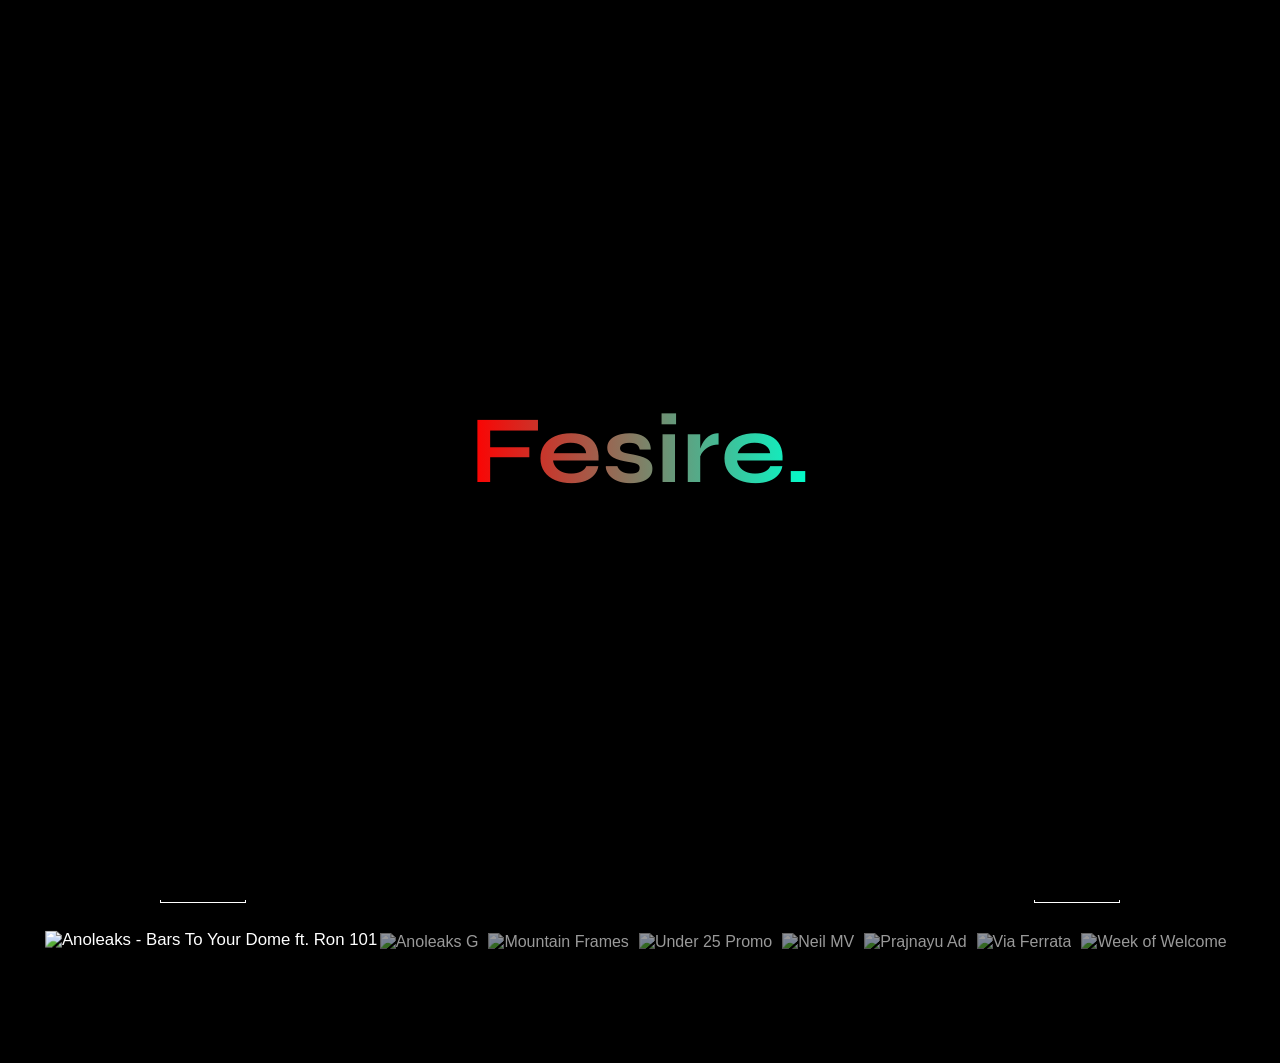
==== index.html @ 4c7fd0e4 "Thumb" ====
<!DOCTYPE html>
<html lang="en">
<head>
  <meta charset="UTF-8" />
  <meta name="viewport" content="width=device-width, initial-scale=1.0" />
  <title>Fesire.</title>
  <link rel="preconnect" href="https://fonts.googleapis.com">
  <link rel="preconnect" href="https://fonts.gstatic.com" crossorigin>
  <link href="https://fonts.googleapis.com/css2?family=Etna&family=Staatliches&family=Syne&family=Bungee&family=Orbitron&family=Rubik+Glitch&display=swap" rel="stylesheet">
  <style>
    :root {
      --bg-color: #000;
      --text-color: #fff;
    }

    body.light-mode {
      --bg-color: #fff;
      --text-color: #000;
    }

    body {
      margin: 0;
      padding: 0;
      background-color: var(--bg-color);
      color: var(--text-color);
      font-family: sans-serif;
      transition: background-color 0.5s, color 0.5s;
    }

    .loader {
      position: fixed;
      top: 0;
      left: 0;
      height: 100vh;
      width: 100vw;
      background-color: var(--bg-color);
      display: flex;
      align-items: center;
      justify-content: center;
      z-index: 1000;
    }

    .loader h1 {
      font-size: 6rem;
      background: linear-gradient(90deg, #ff0000, #00ffcc, #0099ff, #ff00ff);
      background-size: 300% 300%;
      -webkit-background-clip: text;
      -webkit-text-fill-color: transparent;
      animation: hueGradient 5s infinite linear;
      transition: font-family 1s ease-in-out;
    }

    @keyframes hueGradient {
      0% { background-position: 0% 50%; }
      50% { background-position: 100% 50%; }
      100% { background-position: 0% 50%; }
    }

    main {
      padding: 60px 30px 30px;
      max-width: 1200px;
      margin: 0 auto;
    }

    .intro {
      margin-top: 20px;
      text-align: center;
    }

    .intro h1 {
      font-family: 'Etna', sans-serif;
      font-size: 4rem;
      margin: 0;
    }

    .intro p {
      font-size: 1rem;
      letter-spacing: 2px;
    }

    nav {
      position: absolute;
      top: 20px;
      right: 30px;
      display: flex;
      gap: 20px;
      align-items: center;
    }

    nav a {
      color: var(--text-color);
      text-decoration: none;
      font-size: 0.9rem;
      text-transform: uppercase;
      transition: color 0.3s;
      position: relative;
    }

    nav a:hover {
      opacity: 0.6;
    }

    .toggle {
      position: absolute;
      top: 20px;
      left: 30px;
      background: none;
      border: 1px solid var(--text-color);
      color: var(--text-color);
      padding: 5px 10px;
      cursor: pointer;
      font-size: 0.8rem;
      text-transform: uppercase;
      transition: all 0.3s;
    }

    .toggle:hover {
      background-color: var(--text-color);
      color: var(--bg-color);
    }

    .dropdown {
      position: relative;
      display: inline-block;
    }

    .dropdown-content {
      display: none;
      position: absolute;
      top: 30px;
      right: 0;
      background-color: #111;
      min-width: 200px;
      border-radius: 10px;
      box-shadow: 0 8px 16px rgba(0,0,0,0.3);
      z-index: 999;
      padding: 10px 0;
    }

    .dropdown:hover .dropdown-content {
      display: block;
    }

    .dropdown-content a {
      color: #fff;
      padding: 10px 20px;
      display: block;
      text-decoration: none;
      font-size: 0.85rem;
      transition: background 0.2s;
    }

    .dropdown-content a:hover {
      background-color: rgba(255, 255, 255, 0.1);
    }

    .gallery {
      display: flex;
      flex-direction: column;
      align-items: center;
      margin-top: 80px;
    }

    .main-video {
      width: 80vw;
      max-width: 960px;
      height: 45vw;
      max-height: 540px;
      position: relative;
    }

    .main-video iframe {
      width: 100%;
      height: 100%;
    }

    .nav-arrows {
      display: flex;
      justify-content: space-between;
      width: 80vw;
      max-width: 960px;
      margin: 20px 0;
    }

    .nav-arrows button {
      background: none;
      border: 1px solid var(--text-color);
      color: var(--text-color);
      padding: 10px 20px;
      cursor: pointer;
      transition: all 0.3s;
    }

    .nav-arrows button:hover {
      background-color: var(--text-color);
      color: var(--bg-color);
    }

    .thumbnail-list {
      display: flex;
      gap: 10px;
      overflow-x: auto;
      padding: 10px;
      max-width: 100vw;
      box-sizing: border-box;
    }

    .thumbnail-list img {
      height: 90px;
      cursor: pointer;
      opacity: 0.6;
      transition: transform 0.3s, opacity 0.3s;
      flex-shrink: 0;
    }

    .thumbnail-list img.active,
    .thumbnail-list img:hover {
      transform: scale(1.05);
      opacity: 1;
    }

    .caption {
      margin-top: 20px;
      font-size: 1rem;
      text-align: center;
      letter-spacing: 1px;
    }

    @media (max-width: 600px) {
      .main-video {
        width: 100vw;
        height: 56.25vw;
      }
      .nav-arrows {
        width: 100vw;
        padding: 0 10px;
        box-sizing: border-box;
      }
    }
    .contact-popup {
  position: fixed;
  top: 50%;
  left: 50%;
  transform: translate(-50%, -50%) scale(0);
  background: var(--bg-color);
  color: var(--text-color);
  padding: 30px;
  border: 1px solid var(--text-color);
  border-radius: 10px;
  z-index: 1001;
  transition: transform 0.3s ease;
  width: 80%;
  max-width: 400px;
  text-align: center;
}

.contact-popup.active {
  transform: translate(-50%, -50%) scale(1);
}

.contact-popup .popup-content a {
  color: var(--text-color);
  text-decoration: underline;
}

.contact-popup button {
  margin-top: 20px;
  padding: 8px 20px;
  background: none;
  border: 1px solid var(--text-color);
  color: var(--text-color);
  cursor: pointer;
  transition: all 0.3s;
}

.contact-popup button:hover {
  background-color: var(--text-color);
  color: var(--bg-color);
}

.overlay {
  position: fixed;
  top: 0;
  left: 0;
  width: 100vw;
  height: 100vh;
  background: rgba(0,0,0,0.4);
  backdrop-filter: blur(5px);
  z-index: 1000;
  display: none;
}
.overlay.active {
  display: block;
}
  </style>
</head>
<body>
  <div class="loader">
    <h1 id="loaderText">Fesire.</h1>
  </div>

  <button class="toggle" onclick="toggleMode()">Toggle</button>
  <nav>
    <div class="dropdown">
      <a href="#">Work</a>
      <div class="dropdown-content" id="workList"></div>
    </div>
    <a href="#">About</a>
    <a href="#" onclick="openContact()">Contact</a>
  </nav>

  <main>
    <div class="intro">
      <h1>Fesire.</h1>
      <p>Sarathchandran P</p>
    </div>

    <div class="contact-popup" id="contactPopup">
      <div class="popup-content">
        <h2>Contact Me</h2>
        <p>📞 Phone: <a href="tel:+919496819579">+91 94968 19579</a></p>
        <p>✉️ Email: <a href="mailto:fesirec@gmail.com">fesirec@gmail.com</a></p>
        <button onclick="closeContact()">Close</button>
      </div>
    </div>
    <div class="overlay" id="overlay"></div>    
    
    <section class="gallery">
      <div class="main-video">
        <iframe id="mainPlayer" src="https://youtu.be/xXQob8BFkR0" frameborder="0" allowfullscreen allow="autoplay"></iframe>
      </div>
      <div class="caption" id="videoCaption">Anoleaks - Bars To Your Dome ft. Ron 101</div>
      <div class="nav-arrows">
        <button onclick="prevVideo()">← Prev</button>
        <button onclick="nextVideo()">Next →</button>
      </div>
      <div class="thumbnail-list" id="thumbnails"></div>
    </section>
  </main>

  <script>
      function toggleMode() {
      document.body.classList.toggle('light-mode');
    }

    function openContact() {
  document.getElementById('contactPopup').classList.add('active');
  document.getElementById('overlay').classList.add('active');
}
function closeContact() {
  document.getElementById('contactPopup').classList.remove('active');
  document.getElementById('overlay').classList.remove('active');
}

    window.addEventListener('load', () => {
      setTimeout(() => {
        document.querySelector('.loader').style.display = 'none';
      }, 3000);

      const fonts = [
        'Marion',
        'Syne',
        'Orbitron',
        'Etna'
      ];
      let fontIndex = 0;
      const loaderText = document.getElementById('loaderText');
      loaderText.style.transition = 'font-family 1s ease-in-out';

      setInterval(() => {
        loaderText.style.fontFamily = `${fonts[fontIndex]}, sans-serif`;
        fontIndex = (fontIndex + 1) % fonts.length;
      }, 200);
    });

    const videos = [
      { id: 'xXQob8BFkR0', title: 'Anoleaks - Bars To Your Dome ft. Ron 101' },
      { id: 'FnhjGa4giU0', title: 'Anoleaks G' },
      { id: 'q1HzS-V3FCU', title: 'Mountain Frames' },
      { id: 'mobVSFwHxbI', title: 'Under 25 Promo' },
      { id: 'elkZaatn_ys', title: 'Neil MV' },
      { id: 'Aw4zJsUem2Y', title: 'Prajnayu Ad' },
      { id: 'p7Hm20_0NmI', title: 'Via Ferrata' },
      { id: 'fhl__eMfsJs', title: 'Week of Welcome' }
    ];

    let current = 0;
    const mainPlayer = document.getElementById('mainPlayer');
    const thumbnailList = document.getElementById('thumbnails');
    const videoCaption = document.getElementById('videoCaption');
    const workList = document.getElementById('workList');

    function updateVideo(index) {
      current = index;
      const video = videos[index];
      mainPlayer.src = `https://www.youtube.com/embed/${video.id}?autoplay=1`;
      videoCaption.textContent = video.title;
      Array.from(thumbnailList.children).forEach((img, i) => {
        img.classList.toggle('active', i === index);
      });
    }

    function prevVideo() {
      const newIndex = (current - 1 + videos.length) % videos.length;
      updateVideo(newIndex);
    }

    function nextVideo() {
      const newIndex = (current + 1) % videos.length;
      updateVideo(newIndex);
    }

videos.forEach((video, index) => {
  // Thumbnails
  const img = document.createElement('img');
  img.src = `https://img.youtube.com/vi/${video.id}/hqdefault.jpg`;
  img.alt = video.title;
  img.onclick = () => updateVideo(index);
  if (index === current) img.classList.add('active');
  thumbnailList.appendChild(img);

  // Work dropdown
  const item = document.createElement('a');
  item.href = `https://www.youtube.com/watch?v=${video.id}`;
  item.textContent = video.title;
  item.target = "_blank";
  workList.appendChild(item);
});
  </script>
</body>
</html>
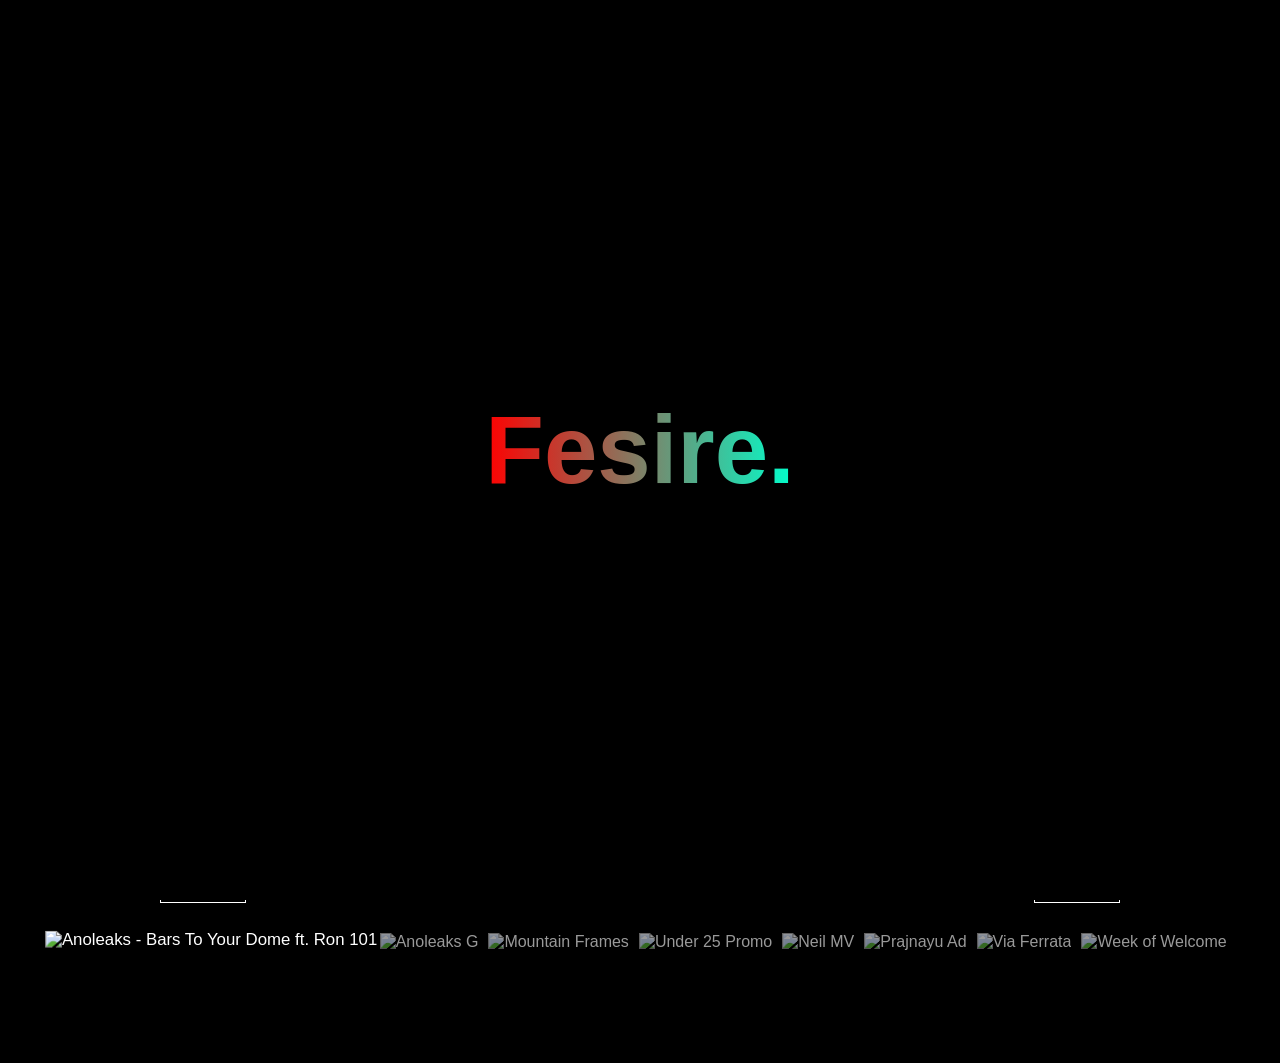
==== commit 7a3ab867: "Thumb" ====
--- a/index.html
+++ b/index.html
@@ -413,7 +413,7 @@
 videos.forEach((video, index) => {
   // Thumbnails
   const img = document.createElement('img');
-  img.src = `https://img.youtube.com/vi/${video.id}/hqdefault.jpg`;
+  img.src = `https://img.youtube.com/vi/${video.id}/maxresdefault.jpg`;
   img.alt = video.title;
   img.onclick = () => updateVideo(index);
   if (index === current) img.classList.add('active');
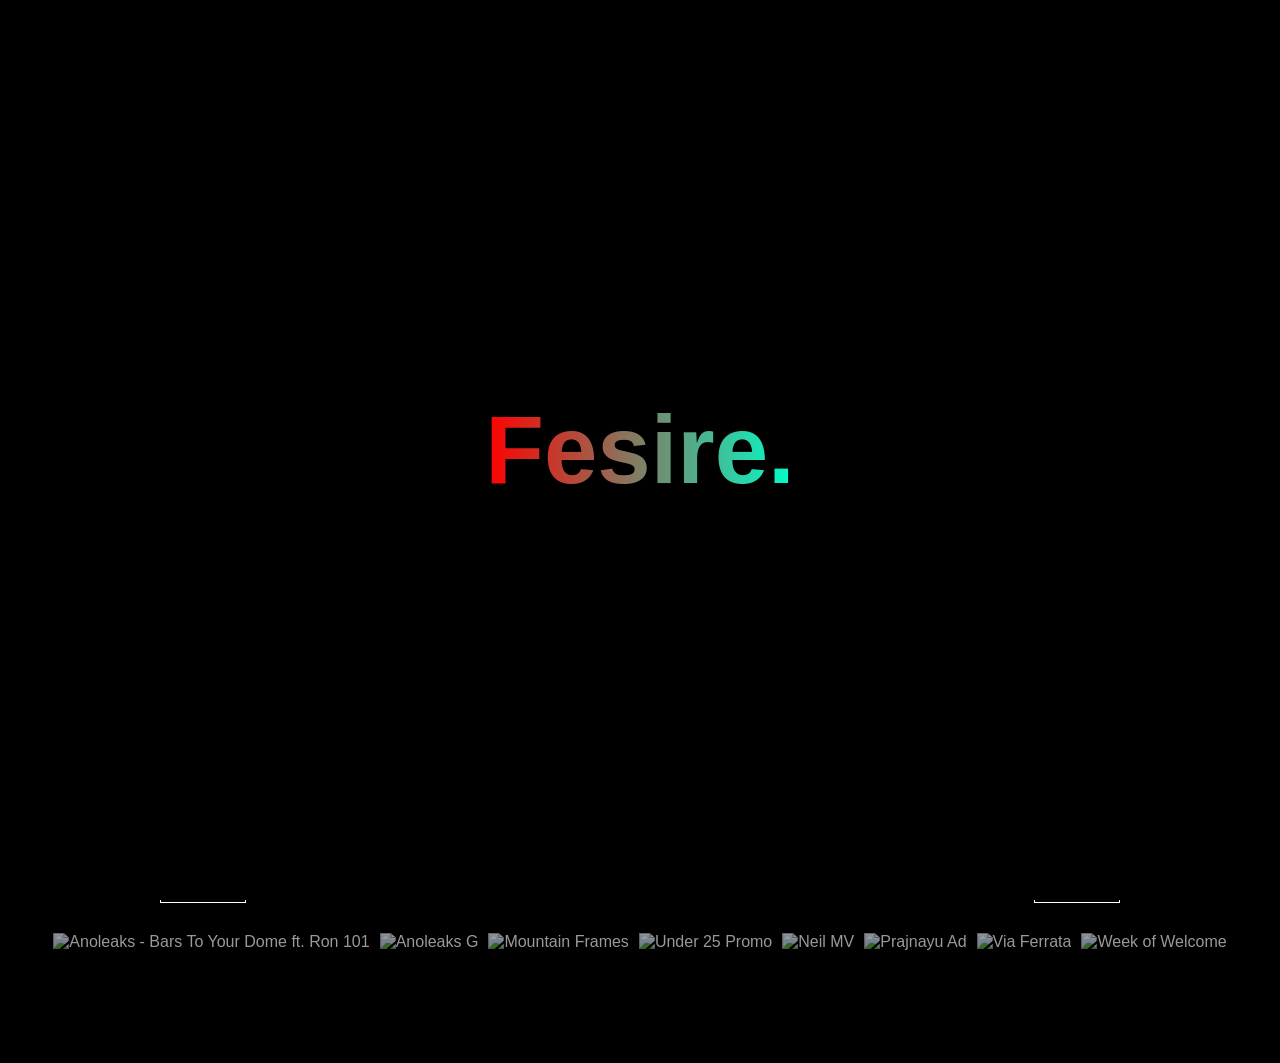
==== commit 2f750571: "Updated" ====
--- a/index.html
+++ b/index.html
@@ -237,61 +237,63 @@
         box-sizing: border-box;
       }
     }
+
     .contact-popup {
-  position: fixed;
-  top: 50%;
-  left: 50%;
-  transform: translate(-50%, -50%) scale(0);
-  background: var(--bg-color);
-  color: var(--text-color);
-  padding: 30px;
-  border: 1px solid var(--text-color);
-  border-radius: 10px;
-  z-index: 1001;
-  transition: transform 0.3s ease;
-  width: 80%;
-  max-width: 400px;
-  text-align: center;
-}
-
-.contact-popup.active {
-  transform: translate(-50%, -50%) scale(1);
-}
-
-.contact-popup .popup-content a {
-  color: var(--text-color);
-  text-decoration: underline;
-}
-
-.contact-popup button {
-  margin-top: 20px;
-  padding: 8px 20px;
-  background: none;
-  border: 1px solid var(--text-color);
-  color: var(--text-color);
-  cursor: pointer;
-  transition: all 0.3s;
-}
-
-.contact-popup button:hover {
-  background-color: var(--text-color);
-  color: var(--bg-color);
-}
-
-.overlay {
-  position: fixed;
-  top: 0;
-  left: 0;
-  width: 100vw;
-  height: 100vh;
-  background: rgba(0,0,0,0.4);
-  backdrop-filter: blur(5px);
-  z-index: 1000;
-  display: none;
-}
-.overlay.active {
-  display: block;
-}
+      position: fixed;
+      top: 50%;
+      left: 50%;
+      transform: translate(-50%, -50%) scale(0);
+      background: var(--bg-color);
+      color: var(--text-color);
+      padding: 30px;
+      border: 1px solid var(--text-color);
+      border-radius: 10px;
+      z-index: 1001;
+      transition: transform 0.3s ease;
+      width: 80%;
+      max-width: 400px;
+      text-align: center;
+    }
+
+    .contact-popup.active {
+      transform: translate(-50%, -50%) scale(1);
+    }
+
+    .contact-popup .popup-content a {
+      color: var(--text-color);
+      text-decoration: underline;
+    }
+
+    .contact-popup button {
+      margin-top: 20px;
+      padding: 8px 20px;
+      background: none;
+      border: 1px solid var(--text-color);
+      color: var(--text-color);
+      cursor: pointer;
+      transition: all 0.3s;
+    }
+
+    .contact-popup button:hover {
+      background-color: var(--text-color);
+      color: var(--bg-color);
+    }
+
+    .overlay {
+      position: fixed;
+      top: 0;
+      left: 0;
+      width: 100vw;
+      height: 100vh;
+      background: rgba(0,0,0,0.4);
+      backdrop-filter: blur(5px);
+      z-index: 1000;
+      display: none;
+    }
+
+    .overlay.active {
+      display: block;
+    }
   </style>
 </head>
 <body>
@@ -327,7 +329,7 @@
     
     <section class="gallery">
       <div class="main-video">
-        <iframe id="mainPlayer" src="https://youtu.be/xXQob8BFkR0" frameborder="0" allowfullscreen allow="autoplay"></iframe>
+        <iframe id="mainPlayer" src="https://www.youtube.com/embed/xXQob8BFkR0?autoplay=1&mute=1" frameborder="0" allowfullscreen allow="autoplay"></iframe>
       </div>
       <div class="caption" id="videoCaption">Anoleaks - Bars To Your Dome ft. Ron 101</div>
       <div class="nav-arrows">
@@ -339,18 +341,19 @@
   </main>
 
   <script>
-      function toggleMode() {
+    function toggleMode() {
       document.body.classList.toggle('light-mode');
     }
 
     function openContact() {
-  document.getElementById('contactPopup').classList.add('active');
-  document.getElementById('overlay').classList.add('active');
-}
-function closeContact() {
-  document.getElementById('contactPopup').classList.remove('active');
-  document.getElementById('overlay').classList.remove('active');
-}
+      document.getElementById('contactPopup').classList.add('active');
+      document.getElementById('overlay').classList.add('active');
+    }
+
+    function closeContact() {
+      document.getElementById('contactPopup').classList.remove('active');
+      document.getElementById('overlay').classList.remove('active');
+    }
 
     window.addEventListener('load', () => {
       setTimeout(() => {
@@ -375,7 +378,7 @@
 
     const videos = [
       { id: 'xXQob8BFkR0', title: 'Anoleaks - Bars To Your Dome ft. Ron 101' },
-      { id: 'FnhjGa4giU0', title: 'Anoleaks G' },
+      {  id: 'FnhjGa4giU0', title: 'Anoleaks G' },
       { id: 'q1HzS-V3FCU', title: 'Mountain Frames' },
       { id: 'mobVSFwHxbI', title: 'Under 25 Promo' },
       { id: 'elkZaatn_ys', title: 'Neil MV' },
@@ -384,48 +387,39 @@
       { id: 'fhl__eMfsJs', title: 'Week of Welcome' }
     ];
 
-    let current = 0;
+    let currentVideoIndex = 0;
+
     const mainPlayer = document.getElementById('mainPlayer');
-    const thumbnailList = document.getElementById('thumbnails');
     const videoCaption = document.getElementById('videoCaption');
-    const workList = document.getElementById('workList');
-
-    function updateVideo(index) {
-      current = index;
+    const thumbnailsContainer = document.getElementById('thumbnails');
+    
+    function loadVideo(index) {
       const video = videos[index];
-      mainPlayer.src = `https://www.youtube.com/embed/${video.id}?autoplay=1`;
+      mainPlayer.src = `https://www.youtube.com/embed/${video.id}?autoplay=1&mute=1`;
       videoCaption.textContent = video.title;
-      Array.from(thumbnailList.children).forEach((img, i) => {
-        img.classList.toggle('active', i === index);
+    }
+
+    function createThumbnails() {
+      videos.forEach((video, index) => {
+        const img = document.createElement('img');
+        img.src = `https://img.youtube.com/vi/${video.id}/hqdefault.jpg`;
+        img.alt = video.title;
+        img.addEventListener('click', () => loadVideo(index));
+        thumbnailsContainer.appendChild(img);
       });
     }
 
     function prevVideo() {
-      const newIndex = (current - 1 + videos.length) % videos.length;
-      updateVideo(newIndex);
+      currentVideoIndex = (currentVideoIndex - 1 + videos.length) % videos.length;
+      loadVideo(currentVideoIndex);
     }
 
     function nextVideo() {
-      const newIndex = (current + 1) % videos.length;
-      updateVideo(newIndex);
-    }
-
-videos.forEach((video, index) => {
-  // Thumbnails
-  const img = document.createElement('img');
-  img.src = `https://img.youtube.com/vi/${video.id}/maxresdefault.jpg`;
-  img.alt = video.title;
-  img.onclick = () => updateVideo(index);
-  if (index === current) img.classList.add('active');
-  thumbnailList.appendChild(img);
-
-  // Work dropdown
-  const item = document.createElement('a');
-  item.href = `https://www.youtube.com/watch?v=${video.id}`;
-  item.textContent = video.title;
-  item.target = "_blank";
-  workList.appendChild(item);
-});
+      currentVideoIndex = (currentVideoIndex + 1) % videos.length;
+      loadVideo(currentVideoIndex);
+    }
+
+    createThumbnails();
   </script>
 </body>
-</html>+</html>
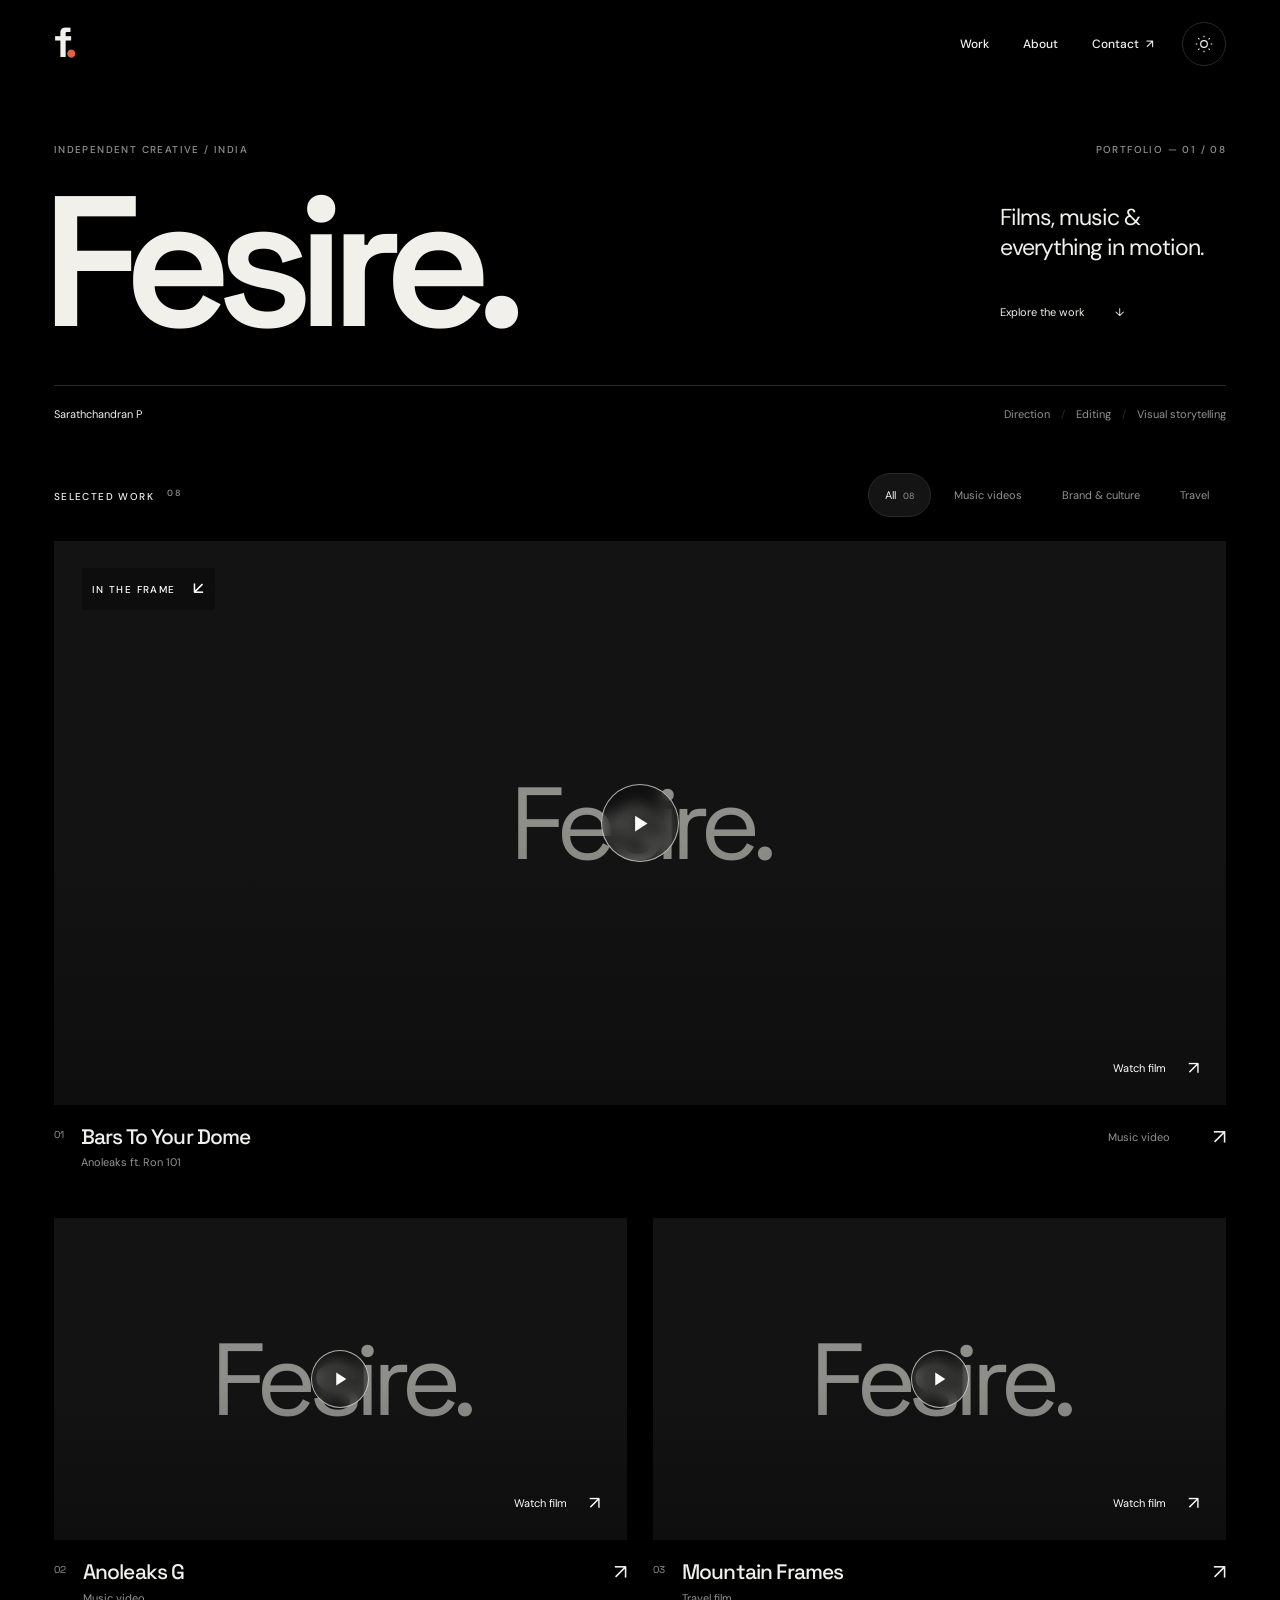
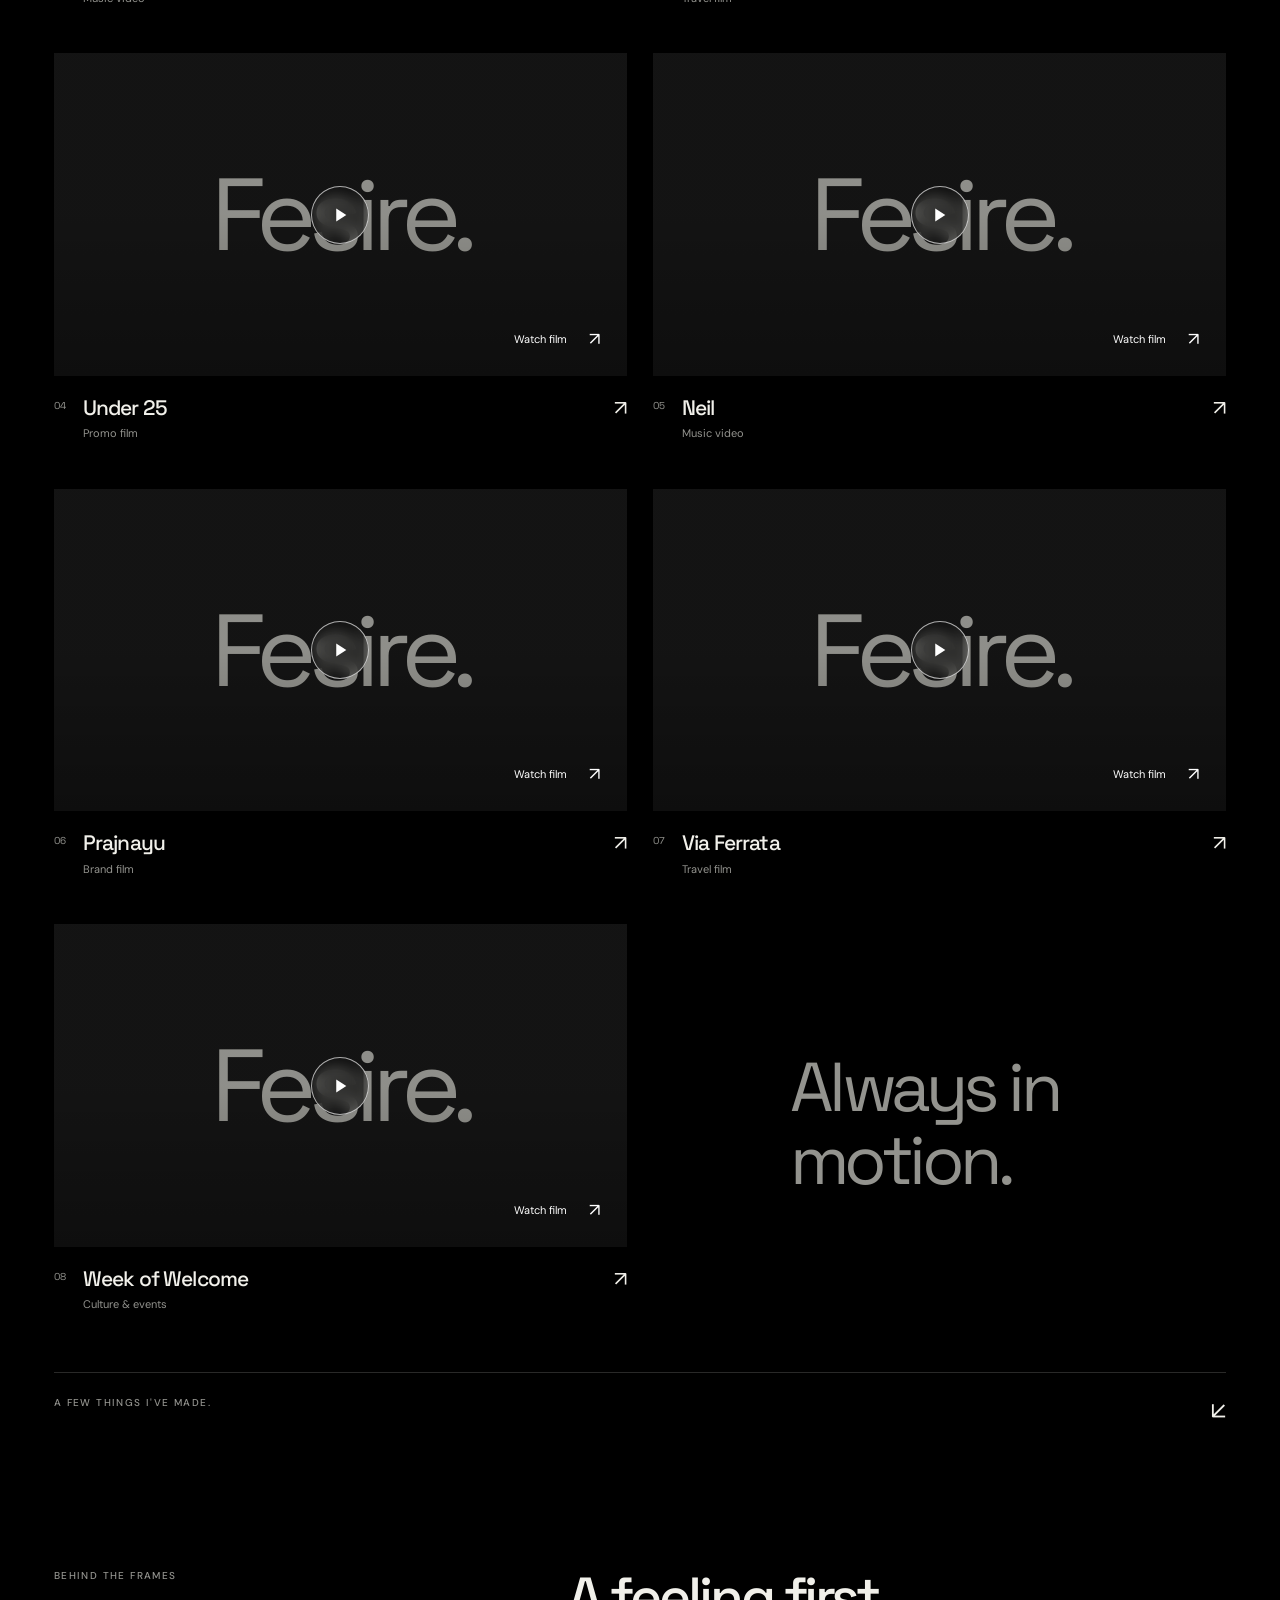
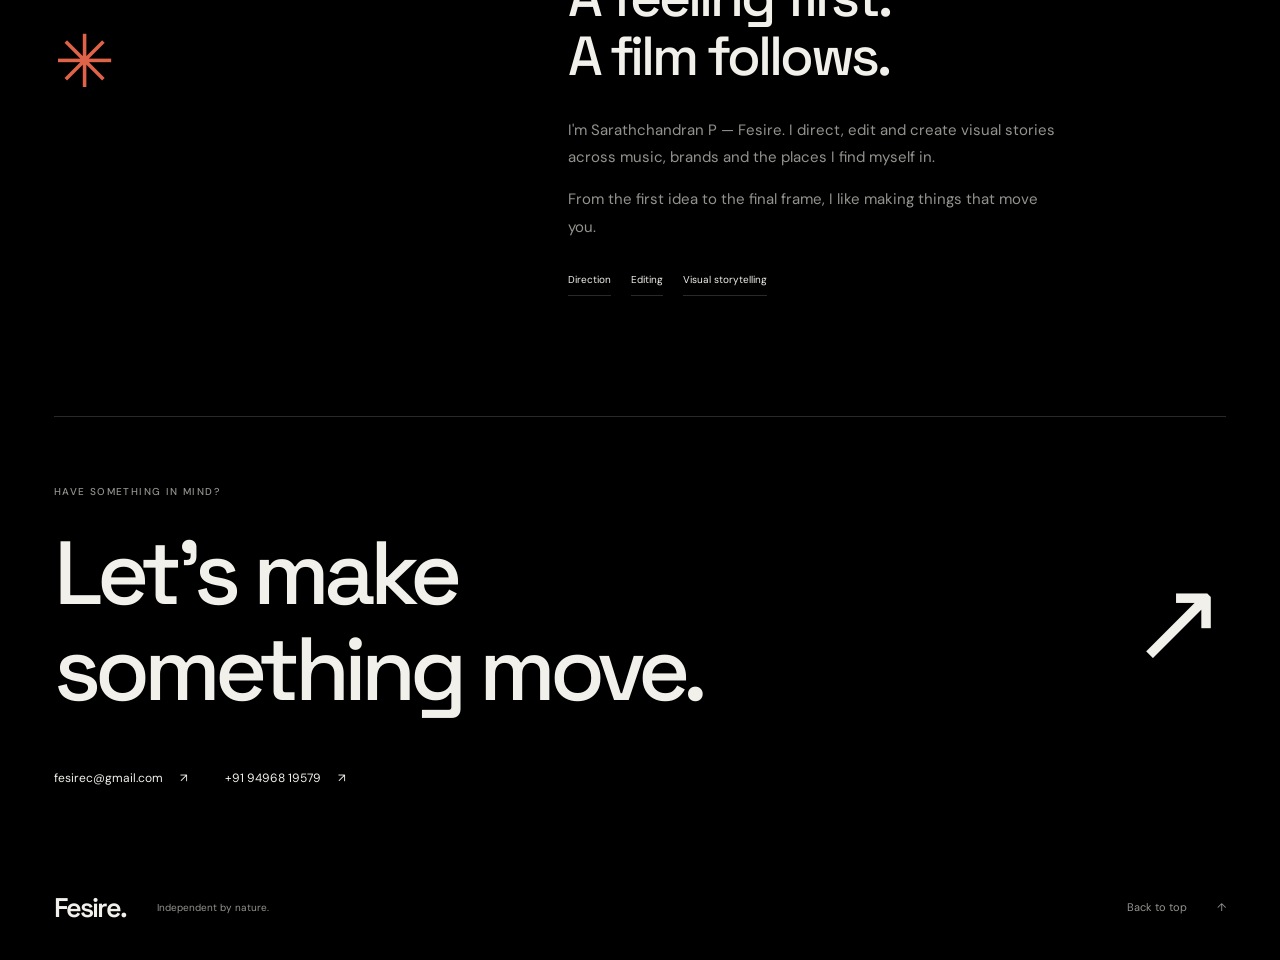
==== commit ef842179: "Redesign Fesire portfolio for mobile-first film browsing" ====
--- a/index.html
+++ b/index.html
@@ -1,425 +1,70 @@
-<!DOCTYPE html>
-<html lang="en">
+<!doctype html>
+<html lang="en" data-theme="dark">
 <head>
-  <meta charset="UTF-8" />
-  <meta name="viewport" content="width=device-width, initial-scale=1.0" />
-  <title>Fesire.</title>
-  <link rel="preconnect" href="https://fonts.googleapis.com">
-  <link rel="preconnect" href="https://fonts.gstatic.com" crossorigin>
-  <link href="https://fonts.googleapis.com/css2?family=Etna&family=Staatliches&family=Syne&family=Bungee&family=Orbitron&family=Rubik+Glitch&display=swap" rel="stylesheet">
-  <style>
-    :root {
-      --bg-color: #000;
-      --text-color: #fff;
-    }
-
-    body.light-mode {
-      --bg-color: #fff;
-      --text-color: #000;
-    }
-
-    body {
-      margin: 0;
-      padding: 0;
-      background-color: var(--bg-color);
-      color: var(--text-color);
-      font-family: sans-serif;
-      transition: background-color 0.5s, color 0.5s;
-    }
-
-    .loader {
-      position: fixed;
-      top: 0;
-      left: 0;
-      height: 100vh;
-      width: 100vw;
-      background-color: var(--bg-color);
-      display: flex;
-      align-items: center;
-      justify-content: center;
-      z-index: 1000;
-    }
-
-    .loader h1 {
-      font-size: 6rem;
-      background: linear-gradient(90deg, #ff0000, #00ffcc, #0099ff, #ff00ff);
-      background-size: 300% 300%;
-      -webkit-background-clip: text;
-      -webkit-text-fill-color: transparent;
-      animation: hueGradient 5s infinite linear;
-      transition: font-family 1s ease-in-out;
-    }
-
-    @keyframes hueGradient {
-      0% { background-position: 0% 50%; }
-      50% { background-position: 100% 50%; }
-      100% { background-position: 0% 50%; }
-    }
-
-    main {
-      padding: 60px 30px 30px;
-      max-width: 1200px;
-      margin: 0 auto;
-    }
-
-    .intro {
-      margin-top: 20px;
-      text-align: center;
-    }
-
-    .intro h1 {
-      font-family: 'Etna', sans-serif;
-      font-size: 4rem;
-      margin: 0;
-    }
-
-    .intro p {
-      font-size: 1rem;
-      letter-spacing: 2px;
-    }
-
-    nav {
-      position: absolute;
-      top: 20px;
-      right: 30px;
-      display: flex;
-      gap: 20px;
-      align-items: center;
-    }
-
-    nav a {
-      color: var(--text-color);
-      text-decoration: none;
-      font-size: 0.9rem;
-      text-transform: uppercase;
-      transition: color 0.3s;
-      position: relative;
-    }
-
-    nav a:hover {
-      opacity: 0.6;
-    }
-
-    .toggle {
-      position: absolute;
-      top: 20px;
-      left: 30px;
-      background: none;
-      border: 1px solid var(--text-color);
-      color: var(--text-color);
-      padding: 5px 10px;
-      cursor: pointer;
-      font-size: 0.8rem;
-      text-transform: uppercase;
-      transition: all 0.3s;
-    }
-
-    .toggle:hover {
-      background-color: var(--text-color);
-      color: var(--bg-color);
-    }
-
-    .dropdown {
-      position: relative;
-      display: inline-block;
-    }
-
-    .dropdown-content {
-      display: none;
-      position: absolute;
-      top: 30px;
-      right: 0;
-      background-color: #111;
-      min-width: 200px;
-      border-radius: 10px;
-      box-shadow: 0 8px 16px rgba(0,0,0,0.3);
-      z-index: 999;
-      padding: 10px 0;
-    }
-
-    .dropdown:hover .dropdown-content {
-      display: block;
-    }
-
-    .dropdown-content a {
-      color: #fff;
-      padding: 10px 20px;
-      display: block;
-      text-decoration: none;
-      font-size: 0.85rem;
-      transition: background 0.2s;
-    }
-
-    .dropdown-content a:hover {
-      background-color: rgba(255, 255, 255, 0.1);
-    }
-
-    .gallery {
-      display: flex;
-      flex-direction: column;
-      align-items: center;
-      margin-top: 80px;
-    }
-
-    .main-video {
-      width: 80vw;
-      max-width: 960px;
-      height: 45vw;
-      max-height: 540px;
-      position: relative;
-    }
-
-    .main-video iframe {
-      width: 100%;
-      height: 100%;
-    }
-
-    .nav-arrows {
-      display: flex;
-      justify-content: space-between;
-      width: 80vw;
-      max-width: 960px;
-      margin: 20px 0;
-    }
-
-    .nav-arrows button {
-      background: none;
-      border: 1px solid var(--text-color);
-      color: var(--text-color);
-      padding: 10px 20px;
-      cursor: pointer;
-      transition: all 0.3s;
-    }
-
-    .nav-arrows button:hover {
-      background-color: var(--text-color);
-      color: var(--bg-color);
-    }
-
-    .thumbnail-list {
-      display: flex;
-      gap: 10px;
-      overflow-x: auto;
-      padding: 10px;
-      max-width: 100vw;
-      box-sizing: border-box;
-    }
-
-    .thumbnail-list img {
-      height: 90px;
-      cursor: pointer;
-      opacity: 0.6;
-      transition: transform 0.3s, opacity 0.3s;
-      flex-shrink: 0;
-    }
-
-    .thumbnail-list img.active,
-    .thumbnail-list img:hover {
-      transform: scale(1.05);
-      opacity: 1;
-    }
-
-    .caption {
-      margin-top: 20px;
-      font-size: 1rem;
-      text-align: center;
-      letter-spacing: 1px;
-    }
-
-    @media (max-width: 600px) {
-      .main-video {
-        width: 100vw;
-        height: 56.25vw;
-      }
-      .nav-arrows {
-        width: 100vw;
-        padding: 0 10px;
-        box-sizing: border-box;
-      }
-    }
-
-    .contact-popup {
-      position: fixed;
-      top: 50%;
-      left: 50%;
-      transform: translate(-50%, -50%) scale(0);
-      background: var(--bg-color);
-      color: var(--text-color);
-      padding: 30px;
-      border: 1px solid var(--text-color);
-      border-radius: 10px;
-      z-index: 1001;
-      transition: transform 0.3s ease;
-      width: 80%;
-      max-width: 400px;
-      text-align: center;
-    }
-
-    .contact-popup.active {
-      transform: translate(-50%, -50%) scale(1);
-    }
-
-    .contact-popup .popup-content a {
-      color: var(--text-color);
-      text-decoration: underline;
-    }
-
-    .contact-popup button {
-      margin-top: 20px;
-      padding: 8px 20px;
-      background: none;
-      border: 1px solid var(--text-color);
-      color: var(--text-color);
-      cursor: pointer;
-      transition: all 0.3s;
-    }
-
-    .contact-popup button:hover {
-      background-color: var(--text-color);
-      color: var(--bg-color);
-    }
-
-    .overlay {
-      position: fixed;
-      top: 0;
-      left: 0;
-      width: 100vw;
-      height: 100vh;
-      background: rgba(0,0,0,0.4);
-      backdrop-filter: blur(5px);
-      z-index: 1000;
-      display: none;
-    }
-
-    .overlay.active {
-      display: block;
-    }
-  </style>
+<meta charset="utf-8"><meta name="viewport" content="width=device-width, initial-scale=1">
+<meta name="theme-color" content="#000000">
+<meta name="description" content="Selected films, music videos and visual stories by Fesire — Sarathchandran P. Director and editor based in India.">
+<meta property="og:title" content="Fesire. — Films & visual stories"><meta property="og:description" content="A selection of music videos, brand films and journeys. The work of Sarathchandran P."><meta property="og:type" content="website"><meta property="og:url" content="https://fesire.github.io/"><meta property="og:image" content="https://img.youtube.com/vi/xXQob8BFkR0/hqdefault.jpg">
+<title>Fesire. — Films & visual stories</title>
+<link rel="icon" href="favicon.svg" type="image/svg+xml">
+<link rel="preconnect" href="https://fonts.googleapis.com"><link rel="preconnect" href="https://fonts.gstatic.com" crossorigin>
+<link href="https://fonts.googleapis.com/css2?family=DM+Sans:wght@400;500;600;700&family=Space+Grotesk:wght@400;500;600;700&display=swap" rel="stylesheet">
+<script>try{if(localStorage.getItem('fesire-theme')==='light')document.documentElement.dataset.theme='light'}catch(e){}</script>
+<link rel="stylesheet" href="styles.css?v=20260925"><script src="script.js?v=20260925" defer></script>
 </head>
 <body>
-  <div class="loader">
-    <h1 id="loaderText">Fesire.</h1>
-  </div>
-
-  <button class="toggle" onclick="toggleMode()">Toggle</button>
-  <nav>
-    <div class="dropdown">
-      <a href="#">Work</a>
-      <div class="dropdown-content" id="workList"></div>
-    </div>
-    <a href="#">About</a>
-    <a href="#" onclick="openContact()">Contact</a>
-  </nav>
-
-  <main>
-    <div class="intro">
-      <h1>Fesire.</h1>
-      <p>Sarathchandran P</p>
-    </div>
-
-    <div class="contact-popup" id="contactPopup">
-      <div class="popup-content">
-        <h2>Contact Me</h2>
-        <p>📞 Phone: <a href="tel:+919496819579">+91 94968 19579</a></p>
-        <p>✉️ Email: <a href="mailto:fesirec@gmail.com">fesirec@gmail.com</a></p>
-        <button onclick="closeContact()">Close</button>
-      </div>
-    </div>
-    <div class="overlay" id="overlay"></div>    
-    
-    <section class="gallery">
-      <div class="main-video">
-        <iframe id="mainPlayer" src="https://www.youtube.com/embed/xXQob8BFkR0?autoplay=1&mute=1" frameborder="0" allowfullscreen allow="autoplay"></iframe>
-      </div>
-      <div class="caption" id="videoCaption">Anoleaks - Bars To Your Dome ft. Ron 101</div>
-      <div class="nav-arrows">
-        <button onclick="prevVideo()">← Prev</button>
-        <button onclick="nextVideo()">Next →</button>
-      </div>
-      <div class="thumbnail-list" id="thumbnails"></div>
-    </section>
-  </main>
-
-  <script>
-    function toggleMode() {
-      document.body.classList.toggle('light-mode');
-    }
-
-    function openContact() {
-      document.getElementById('contactPopup').classList.add('active');
-      document.getElementById('overlay').classList.add('active');
-    }
-
-    function closeContact() {
-      document.getElementById('contactPopup').classList.remove('active');
-      document.getElementById('overlay').classList.remove('active');
-    }
-
-    window.addEventListener('load', () => {
-      setTimeout(() => {
-        document.querySelector('.loader').style.display = 'none';
-      }, 3000);
-
-      const fonts = [
-        'Marion',
-        'Syne',
-        'Orbitron',
-        'Etna'
-      ];
-      let fontIndex = 0;
-      const loaderText = document.getElementById('loaderText');
-      loaderText.style.transition = 'font-family 1s ease-in-out';
-
-      setInterval(() => {
-        loaderText.style.fontFamily = `${fonts[fontIndex]}, sans-serif`;
-        fontIndex = (fontIndex + 1) % fonts.length;
-      }, 200);
-    });
-
-    const videos = [
-      { id: 'xXQob8BFkR0', title: 'Anoleaks - Bars To Your Dome ft. Ron 101' },
-      {  id: 'FnhjGa4giU0', title: 'Anoleaks G' },
-      { id: 'q1HzS-V3FCU', title: 'Mountain Frames' },
-      { id: 'mobVSFwHxbI', title: 'Under 25 Promo' },
-      { id: 'elkZaatn_ys', title: 'Neil MV' },
-      { id: 'Aw4zJsUem2Y', title: 'Prajnayu Ad' },
-      { id: 'p7Hm20_0NmI', title: 'Via Ferrata' },
-      { id: 'fhl__eMfsJs', title: 'Week of Welcome' }
-    ];
-
-    let currentVideoIndex = 0;
-
-    const mainPlayer = document.getElementById('mainPlayer');
-    const videoCaption = document.getElementById('videoCaption');
-    const thumbnailsContainer = document.getElementById('thumbnails');
-    
-    function loadVideo(index) {
-      const video = videos[index];
-      mainPlayer.src = `https://www.youtube.com/embed/${video.id}?autoplay=1&mute=1`;
-      videoCaption.textContent = video.title;
-    }
-
-    function createThumbnails() {
-      videos.forEach((video, index) => {
-        const img = document.createElement('img');
-        img.src = `https://img.youtube.com/vi/${video.id}/hqdefault.jpg`;
-        img.alt = video.title;
-        img.addEventListener('click', () => loadVideo(index));
-        thumbnailsContainer.appendChild(img);
-      });
-    }
-
-    function prevVideo() {
-      currentVideoIndex = (currentVideoIndex - 1 + videos.length) % videos.length;
-      loadVideo(currentVideoIndex);
-    }
-
-    function nextVideo() {
-      currentVideoIndex = (currentVideoIndex + 1) % videos.length;
-      loadVideo(currentVideoIndex);
-    }
-
-    createThumbnails();
-  </script>
-</body>
-</html>
+<a class="skip-link" href="#work">Skip to work</a>
+<header class="site-header shell">
+<a class="wordmark" href="#top" aria-label="Fesire, back to top">f<span class="brand-dot">.</span></a>
+<nav aria-label="Main navigation"><a href="#work">Work</a><a href="#about">About</a><a href="mailto:fesirec@gmail.com" data-contact>Contact <span aria-hidden="true">↗</span></a></nav>
+<button class="theme-toggle icon-button" type="button" aria-label="Switch to light theme" hidden><svg class="sun-icon" viewBox="0 0 24 24" fill="none" stroke="currentColor" stroke-width="1.4" aria-hidden="true"><circle cx="12" cy="12" r="4"/><path d="M12 2v2m0 16v2M2 12h2m16 0h2M5 5l1.5 1.5m11 11L19 19M5 19l1.5-1.5m11-11L19 5"/></svg><svg class="moon-icon" viewBox="0 0 24 24" fill="none" stroke="currentColor" stroke-width="1.4" aria-hidden="true"><path d="M20 15.5A8.5 8.5 0 0 1 8.5 4 8.5 8.5 0 1 0 20 15.5Z"/></svg></button>
+</header>
+<main id="top">
+<section class="intro shell" aria-labelledby="intro-title">
+<div class="intro-top"><p class="eyebrow">Independent creative / India</p><p class="eyebrow intro-index">Portfolio — 01 / 08</p></div>
+<div class="intro-main"><h1 id="intro-title">Fesire<span class="title-dot">.</span></h1><div class="intro-description"><p>Films, music &amp;<br>everything in motion.</p><a class="text-link" href="#work">Explore the work <span aria-hidden="true">↓</span></a></div></div>
+<div class="intro-bottom"><p>Sarathchandran P</p><p>Direction <span>/</span> Editing <span>/</span> Visual storytelling</p></div>
+</section>
+<section class="work shell" id="work" aria-labelledby="work-title">
+<div class="work-toolbar"><h2 class="eyebrow" id="work-title">Selected work <span class="work-count">08</span></h2><div class="filters" role="group" aria-label="Filter projects" hidden><button type="button" data-filter="all" aria-pressed="true">All <span>08</span></button><button type="button" data-filter="music" aria-pressed="false">Music videos</button><button type="button" data-filter="brand" aria-pressed="false">Brand &amp; culture</button><button type="button" data-filter="travel" aria-pressed="false">Travel</button></div></div>
+<p id="filter-status" class="sr-only" aria-live="polite" aria-atomic="true"></p><div class="project-grid"><article class="project project-featured" data-category="music">
+<a class="project-link" href="https://www.youtube.com/watch?v=xXQob8BFkR0" data-video="xXQob8BFkR0" data-title="Anoleaks - Bars To Your Dome ft. Ron 101" data-kind="Music video" aria-label="Watch Anoleaks - Bars To Your Dome ft. Ron 101">
+<div class="project-image"><img src="https://img.youtube.com/vi/xXQob8BFkR0/maxresdefault.jpg" data-fallback="https://img.youtube.com/vi/xXQob8BFkR0/hqdefault.jpg" fetchpriority="high" width="1280" height="720" alt=""><span class="feature-label eyebrow">In the frame <span aria-hidden="true">↙</span></span><span class="play-icon" aria-hidden="true"><svg viewBox="0 0 24 24" fill="currentColor"><path d="m9 5 11 7-11 7Z"/></svg></span><span class="watch-label">Watch film <span aria-hidden="true">↗</span></span></div>
+<div class="project-caption"><span class="project-number">01</span><div><h3>Bars To Your Dome</h3><p>Anoleaks ft. Ron 101</p></div><span class="project-type">Music video</span><span class="project-arrow" aria-hidden="true">↗</span></div></a></article>
+<article class="project " data-category="music">
+<a class="project-link" href="https://www.youtube.com/watch?v=FnhjGa4giU0" data-video="FnhjGa4giU0" data-title="Anoleaks G" data-kind="Music video" aria-label="Watch Anoleaks G">
+<div class="project-image"><img src="https://img.youtube.com/vi/FnhjGa4giU0/maxresdefault.jpg" data-fallback="https://img.youtube.com/vi/FnhjGa4giU0/hqdefault.jpg" loading="lazy" width="480" height="360" alt=""><span class="play-icon" aria-hidden="true"><svg viewBox="0 0 24 24" fill="currentColor"><path d="m9 5 11 7-11 7Z"/></svg></span><span class="watch-label">Watch film <span aria-hidden="true">↗</span></span></div>
+<div class="project-caption"><span class="project-number">02</span><div><h3>Anoleaks G</h3><p>Music video</p></div><span class="project-arrow" aria-hidden="true">↗</span></div></a></article>
+<article class="project " data-category="travel">
+<a class="project-link" href="https://www.youtube.com/watch?v=q1HzS-V3FCU" data-video="q1HzS-V3FCU" data-title="Mountain Frames" data-kind="Travel film" aria-label="Watch Mountain Frames">
+<div class="project-image"><img src="https://img.youtube.com/vi/q1HzS-V3FCU/maxresdefault.jpg" data-fallback="https://img.youtube.com/vi/q1HzS-V3FCU/hqdefault.jpg" loading="lazy" width="480" height="360" alt=""><span class="play-icon" aria-hidden="true"><svg viewBox="0 0 24 24" fill="currentColor"><path d="m9 5 11 7-11 7Z"/></svg></span><span class="watch-label">Watch film <span aria-hidden="true">↗</span></span></div>
+<div class="project-caption"><span class="project-number">03</span><div><h3>Mountain Frames</h3><p>Travel film</p></div><span class="project-arrow" aria-hidden="true">↗</span></div></a></article>
+<article class="project " data-category="brand">
+<a class="project-link" href="https://www.youtube.com/watch?v=mobVSFwHxbI" data-video="mobVSFwHxbI" data-title="Under 25 Promo" data-kind="Brand &amp; culture" aria-label="Watch Under 25 Promo">
+<div class="project-image"><img src="https://img.youtube.com/vi/mobVSFwHxbI/maxresdefault.jpg" data-fallback="https://img.youtube.com/vi/mobVSFwHxbI/hqdefault.jpg" loading="lazy" width="480" height="360" alt=""><span class="play-icon" aria-hidden="true"><svg viewBox="0 0 24 24" fill="currentColor"><path d="m9 5 11 7-11 7Z"/></svg></span><span class="watch-label">Watch film <span aria-hidden="true">↗</span></span></div>
+<div class="project-caption"><span class="project-number">04</span><div><h3>Under 25</h3><p>Promo film</p></div><span class="project-arrow" aria-hidden="true">↗</span></div></a></article>
+<article class="project " data-category="music">
+<a class="project-link" href="https://www.youtube.com/watch?v=elkZaatn_ys" data-video="elkZaatn_ys" data-title="Neil MV" data-kind="Music video" aria-label="Watch Neil MV">
+<div class="project-image"><img src="https://img.youtube.com/vi/elkZaatn_ys/maxresdefault.jpg" data-fallback="https://img.youtube.com/vi/elkZaatn_ys/hqdefault.jpg" loading="lazy" width="480" height="360" alt=""><span class="play-icon" aria-hidden="true"><svg viewBox="0 0 24 24" fill="currentColor"><path d="m9 5 11 7-11 7Z"/></svg></span><span class="watch-label">Watch film <span aria-hidden="true">↗</span></span></div>
+<div class="project-caption"><span class="project-number">05</span><div><h3>Neil</h3><p>Music video</p></div><span class="project-arrow" aria-hidden="true">↗</span></div></a></article>
+<article class="project " data-category="brand">
+<a class="project-link" href="https://www.youtube.com/watch?v=Aw4zJsUem2Y" data-video="Aw4zJsUem2Y" data-title="Prajnayu Ad" data-kind="Brand &amp; culture" aria-label="Watch Prajnayu Ad">
+<div class="project-image"><img src="https://img.youtube.com/vi/Aw4zJsUem2Y/maxresdefault.jpg" data-fallback="https://img.youtube.com/vi/Aw4zJsUem2Y/hqdefault.jpg" loading="lazy" width="480" height="360" alt=""><span class="play-icon" aria-hidden="true"><svg viewBox="0 0 24 24" fill="currentColor"><path d="m9 5 11 7-11 7Z"/></svg></span><span class="watch-label">Watch film <span aria-hidden="true">↗</span></span></div>
+<div class="project-caption"><span class="project-number">06</span><div><h3>Prajnayu</h3><p>Brand film</p></div><span class="project-arrow" aria-hidden="true">↗</span></div></a></article>
+<article class="project " data-category="travel">
+<a class="project-link" href="https://www.youtube.com/watch?v=p7Hm20_0NmI" data-video="p7Hm20_0NmI" data-title="Via Ferrata" data-kind="Travel film" aria-label="Watch Via Ferrata">
+<div class="project-image"><img src="https://img.youtube.com/vi/p7Hm20_0NmI/maxresdefault.jpg" data-fallback="https://img.youtube.com/vi/p7Hm20_0NmI/hqdefault.jpg" loading="lazy" width="480" height="360" alt=""><span class="play-icon" aria-hidden="true"><svg viewBox="0 0 24 24" fill="currentColor"><path d="m9 5 11 7-11 7Z"/></svg></span><span class="watch-label">Watch film <span aria-hidden="true">↗</span></span></div>
+<div class="project-caption"><span class="project-number">07</span><div><h3>Via Ferrata</h3><p>Travel film</p></div><span class="project-arrow" aria-hidden="true">↗</span></div></a></article>
+<article class="project " data-category="brand">
+<a class="project-link" href="https://www.youtube.com/watch?v=fhl__eMfsJs" data-video="fhl__eMfsJs" data-title="Week of Welcome" data-kind="Brand &amp; culture" aria-label="Watch Week of Welcome">
+<div class="project-image"><img src="https://img.youtube.com/vi/fhl__eMfsJs/maxresdefault.jpg" data-fallback="https://img.youtube.com/vi/fhl__eMfsJs/hqdefault.jpg" loading="lazy" width="480" height="360" alt=""><span class="play-icon" aria-hidden="true"><svg viewBox="0 0 24 24" fill="currentColor"><path d="m9 5 11 7-11 7Z"/></svg></span><span class="watch-label">Watch film <span aria-hidden="true">↗</span></span></div>
+<div class="project-caption"><span class="project-number">08</span><div><h3>Week of Welcome</h3><p>Culture &amp; events</p></div><span class="project-arrow" aria-hidden="true">↗</span></div></a></article></div>
+<div class="work-end"><span class="eyebrow">A few things I've made.</span><span aria-hidden="true">↙</span></div>
+</section>
+<section class="about shell" id="about" aria-labelledby="about-title"><div class="section-label"><span class="eyebrow">Behind the frames</span><span class="small-star" aria-hidden="true">✳</span></div><div class="about-content"><h2 id="about-title">A feeling first.<br>A film follows.</h2><p>I'm Sarathchandran P — Fesire. I direct, edit and create visual stories across music, brands and the places I find myself in.</p><p>From the first idea to the final frame, I like making things that move you.</p><div class="disciplines"><span>Direction</span><span>Editing</span><span>Visual storytelling</span></div></div></section>
+<section class="contact-section shell" aria-labelledby="contact-title"><p class="eyebrow">Have something in mind?</p><a class="contact-heading" href="mailto:fesirec@gmail.com" data-contact><h2 id="contact-title">Let's make<br>something move.</h2><span class="contact-arrow" aria-hidden="true">↗</span></a><div class="contact-details"><a href="mailto:fesirec@gmail.com">fesirec@gmail.com <span aria-hidden="true">↗</span></a><a href="tel:+919496819579">+91 94968 19579 <span aria-hidden="true">↗</span></a></div></section>
+</main>
+<footer class="site-footer shell"><a class="footer-wordmark" href="#top">Fesire.</a><p>Independent by nature.</p><a class="text-link" href="#top">Back to top <span aria-hidden="true">↑</span></a></footer>
+<dialog class="film-dialog" id="film-dialog" aria-labelledby="film-title"><div class="dialog-top"><p class="eyebrow">Now playing</p><button class="icon-button close-button" type="button" data-close aria-label="Close video"><span aria-hidden="true">×</span></button></div><div class="player-container" id="player-container"></div><div class="film-details"><div><p class="eyebrow" id="film-kind"></p><h2 id="film-title"></h2></div><a id="youtube-link" href="https://www.youtube.com/" target="_blank" rel="noopener noreferrer">Open on YouTube <span aria-hidden="true">↗</span></a></div></dialog>
+<dialog class="contact-dialog" id="contact-dialog" aria-labelledby="contact-dialog-title"><div class="dialog-top"><p class="eyebrow">Start a conversation</p><button class="icon-button close-button" type="button" data-close aria-label="Close contact"><span aria-hidden="true">×</span></button></div><h2 id="contact-dialog-title">Good things start<br>with a hello.</h2><p class="contact-note">For a project, a collaboration, or an idea you can't stop thinking about.</p><a class="contact-row" href="mailto:fesirec@gmail.com"><span><small>Email</small>fesirec@gmail.com</span><span aria-hidden="true">↗</span></a><a class="contact-row" href="tel:+919496819579"><span><small>Phone</small>+91 94968 19579</span><span aria-hidden="true">↗</span></a></dialog>
+</body></html>
--- a/styles.css
+++ b/styles.css
@@ -0,0 +1,1059 @@
+:root {
+  color-scheme:dark;
+  --bg:#000;
+  --fg:#f1f0ea;
+  --muted:#93938e;
+  --line:#292928;
+  --surface:#141414;
+  --accent:#df6348;
+  --gutter:clamp(20px,4.2vw,72px);
+  --display:'Space Grotesk',Arial,sans-serif;
+  --body:'DM Sans',Arial,sans-serif;
+}
+:root[data-theme=light] {
+  color-scheme:light;
+  --bg:#fff;
+  --fg:#181818;
+  --muted:#62625d;
+  --line:#dfdfdc;
+  --surface:#ededeb;
+  --accent:#ba3c24;
+}
+* {
+  box-sizing:border-box;
+}
+html {
+  scroll-behavior:smooth;
+  scroll-padding-top:24px;
+}
+body {
+  margin:0;
+  background:var(--bg);
+  color:var(--fg);
+  font-family:var(--body);
+  -webkit-font-smoothing:antialiased;
+}
+body.modal-open {
+  overflow:hidden;
+}
+::selection {
+  background:var(--accent);
+  color:#fff;
+}
+a {
+  color:inherit;
+  text-decoration:none;
+}
+button {
+  font:inherit;
+  color:inherit;
+  cursor:pointer;
+}
+button,a {
+  -webkit-tap-highlight-color:transparent;
+}
+button {
+  background:none;
+}
+button:disabled {
+  cursor:default;
+}
+button:focus-visible,a:focus-visible {
+  outline:2px solid var(--accent);
+  outline-offset:6px;
+}
+img {
+  display:block;
+  max-width:100%;
+}
+h1,h2,h3,p {
+  margin:0;
+}
+button[hidden],[hidden] {
+  display:none!important;
+}
+.shell {
+  width:min(100%,1600px);
+  margin-inline:auto;
+  padding-inline:var(--gutter);
+}
+.eyebrow {
+  font-size:10px;
+  line-height:1.5;
+  font-weight:500;
+  letter-spacing:.14em;
+  text-transform:uppercase;
+}
+.sr-only {
+  position:absolute;
+  width:1px;
+  height:1px;
+  margin:-1px;
+  padding:0;
+  overflow:hidden;
+  clip:rect(0,0,0,0);
+  white-space:nowrap;
+  border:0;
+}
+.skip-link {
+  position:fixed;
+  top:12px;
+  left:20px;
+  transform:translateY(-150%);
+  padding:14px 20px;
+  background:var(--fg);
+  color:var(--bg);
+  z-index:20;
+}
+.skip-link:focus {
+  transform:translateY(0);
+}
+.site-header {
+  height:88px;
+  display:flex;
+  align-items:center;
+  gap:28px;
+}
+.wordmark {
+  font-family:var(--display);
+  font-size:42px;
+  font-weight:700;
+  letter-spacing:-.08em;
+  line-height:1;
+  min-width:44px;
+  min-height:44px;
+}
+.brand-dot {
+  color:var(--accent);
+}
+.site-header nav {
+  margin-left:auto;
+  display:flex;
+  align-items:center;
+  gap:34px;
+}
+.site-header nav a {
+  display:flex;
+  align-items:center;
+  gap:7px;
+  min-height:44px;
+  font-size:12px;
+  font-weight:500;
+}
+.site-header nav a:hover {
+  color:var(--muted);
+}
+.icon-button {
+  width:44px;
+  height:44px;
+  border:1px solid var(--line);
+  display:grid;
+  place-items:center;
+  border-radius:50%;
+  flex-shrink:0;
+}
+.icon-button:hover {
+  background:var(--surface);
+}
+.theme-toggle svg {
+  width:20px;
+  height:20px;
+}
+.moon-icon {
+  display:none;
+}
+[data-theme=light] .sun-icon {
+  display:none;
+}
+[data-theme=light] .moon-icon {
+  display:block;
+}
+.intro {
+  padding-top:54px;
+  padding-bottom:48px;
+}
+.intro-top {
+  display:flex;
+  justify-content:space-between;
+  color:var(--muted);
+}
+.intro-main {
+  display:flex;
+  align-items:center;
+  justify-content:space-between;
+  gap:36px;
+  padding-top:10px;
+  padding-bottom:29px;
+}
+.intro h1 {
+  font-family:var(--display);
+  font-size:clamp(96px,14.5vw,224px);
+  font-weight:600;
+  letter-spacing:-.085em;
+  line-height:1.02;
+  margin-left:-.065em;
+}
+.title-dot {
+  color:var(--fg);
+}
+.intro-description {
+  padding-top:13px;
+  min-width:226px;
+}
+.intro-description p {
+  font-size:clamp(18px,1.8vw,28px);
+  line-height:1.3;
+  letter-spacing:-.045em;
+}
+.intro-description .text-link {
+  margin-top:27px;
+}
+.text-link {
+  display:inline-flex;
+  gap:30px;
+  align-items:center;
+  min-height:44px;
+  font-size:11px;
+}
+.text-link:hover {
+  color:var(--muted);
+}
+.intro-bottom {
+  border-top:1px solid var(--line);
+  padding-top:21px;
+  display:flex;
+  align-items:center;
+  justify-content:space-between;
+  font-size:11px;
+}
+.intro-bottom p:last-child {
+  color:var(--muted);
+}
+.intro-bottom span {
+  margin-inline:8px;
+  color:var(--line);
+}
+.work {
+  scroll-margin-top:16px;
+}
+.work-toolbar {
+  display:flex;
+  align-items:center;
+  justify-content:space-between;
+  gap:24px;
+  padding-block:4px 24px;
+}
+.work-toolbar h2 {
+  font-weight:500;
+  white-space:nowrap;
+}
+.work-count {
+  margin-left:9px;
+  color:var(--muted);
+  font-size:9px;
+  vertical-align:super;
+}
+.filters {
+  display:flex;
+  align-items:center;
+  gap:6px;
+  flex-wrap:wrap;
+}
+.filters button {
+  border:1px solid transparent;
+  border-radius:24px;
+  min-height:44px;
+  padding:10px 16px;
+  font-size:11px;
+  white-space:nowrap;
+  color:var(--muted);
+}
+.filters button:hover {
+  color:var(--fg);
+}
+.filters button[aria-pressed=true] {
+  border-color:var(--line);
+  color:var(--fg);
+  background:var(--surface);
+}
+.filters button span {
+  font-size:9px;
+  margin-left:4px;
+  color:var(--muted);
+}
+.project-grid {
+  display:grid;
+  grid-template-columns:repeat(2,minmax(0,1fr));
+  column-gap:26px;
+  row-gap:36px;
+}
+.project {
+  min-width:0;
+}
+.project-featured {
+  grid-column:1/-1;
+}
+.project-link {
+  display:block;
+}
+.project-image {
+  position:relative;
+  aspect-ratio:16/9;
+  overflow:hidden;
+  background:var(--surface);
+  isolation:isolate;
+}
+.project-image:after {
+  content:'';
+  position:absolute;
+  inset:0;
+  background:linear-gradient(180deg,rgba(0,0,0,.03) 50%,rgba(0,0,0,.3));
+  pointer-events:none;
+}
+.project-image img {
+  width:100%;
+  height:100%;
+  object-fit:cover;
+  transition:transform .65s cubic-bezier(.2,.7,.2,1),filter .4s;
+  filter:saturate(.85);
+}
+.project-image.standard-thumbnail img {
+  height:133.333%;
+  max-width:none;
+  position:absolute;
+  top:-16.666%;
+}
+.project-image.image-unavailable:before {
+  content:'Fesire.';
+  position:absolute;
+  inset:0;
+  display:grid;
+  place-items:center;
+  font-family:var(--display);
+  font-size:clamp(40px,8vw,110px);
+  letter-spacing:-.08em;
+  color:var(--muted);
+}
+.project-image.image-unavailable img {
+  visibility:hidden;
+}
+.project-featured .project-image {
+  aspect-ratio:2.08;
+}
+.feature-label {
+  position:absolute;
+  top:27px;
+  left:28px;
+  color:#fff;
+  z-index:1;
+  display:flex;
+  align-items:center;
+  gap:17px;
+  padding:8px 10px;
+  background:rgba(0,0,0,.3);
+  backdrop-filter:blur(10px);
+}
+.feature-label span {
+  font-size:17px;
+}
+.play-icon {
+  position:absolute;
+  left:50%;
+  top:50%;
+  transform:translate(-50%,-50%);
+  width:58px;
+  height:58px;
+  display:grid;
+  place-items:center;
+  background:rgba(0,0,0,.18);
+  backdrop-filter:blur(8px);
+  border:1px solid rgba(255,255,255,.65);
+  border-radius:50%;
+  color:#fff;
+  z-index:1;
+  transition:background .25s,transform .25s;
+}
+.play-icon svg {
+  width:22px;
+  height:22px;
+  margin-left:-3px;
+}
+.project-featured .play-icon {
+  width:78px;
+  height:78px;
+}
+.project-featured .play-icon svg {
+  width:27px;
+  height:27px;
+}
+.watch-label {
+  position:absolute;
+  right:27px;
+  bottom:25px;
+  z-index:1;
+  display:flex;
+  align-items:center;
+  gap:22px;
+  color:#fff;
+  font-size:11px;
+}
+.watch-label span {
+  font-size:18px;
+}
+.project-caption {
+  display:flex;
+  align-items:flex-start;
+  gap:17px;
+  padding-top:18px;
+  min-height:77px;
+}
+.project-number {
+  font-family:var(--display);
+  color:var(--muted);
+  font-size:10px;
+  padding-top:5px;
+}
+.project-caption h3 {
+  font-family:var(--display);
+  font-size:21px;
+  font-weight:500;
+  letter-spacing:-.04em;
+  line-height:1.3;
+}
+.project-caption p {
+  color:var(--muted);
+  font-size:11px;
+  margin-top:5px;
+}
+.project-type {
+  font-size:11px;
+  color:var(--muted);
+  margin-left:auto;
+  padding-top:7px;
+}
+.project-arrow {
+  font-size:21px;
+  margin-left:auto;
+  line-height:1.4;
+}
+.project-type+.project-arrow {
+  margin-left:26px;
+}
+.project-link:focus-visible .play-icon {
+  background:rgba(0,0,0,.65);
+}
+.project-grid.is-filtered .project-featured {
+  grid-column:auto;
+}
+.project-grid.is-filtered .project-featured .project-image {
+  aspect-ratio:16/9;
+}
+.project-grid.is-filtered .feature-label,.project-grid.is-filtered .project-type {
+  display:none;
+}
+.work-end {
+  margin-top:48px;
+  padding-block:22px;
+  border-top:1px solid var(--line);
+  display:flex;
+  justify-content:space-between;
+  color:var(--muted);
+}
+.work-end>span:last-child {
+  font-size:24px;
+  color:var(--fg);
+}
+.about {
+  display:grid;
+  grid-template-columns:1fr 1.45fr;
+  gap:60px;
+  padding-block:120px;
+}
+.section-label {
+  display:flex;
+  flex-direction:column;
+  align-items:flex-start;
+  gap:43px;
+}
+.section-label .eyebrow {
+  color:var(--muted);
+}
+.small-star {
+  font-size:73px;
+  line-height:1;
+  color:var(--accent);
+}
+.about h2 {
+  font-family:var(--display);
+  font-weight:500;
+  font-size:clamp(38px,4.3vw,64px);
+  line-height:1.08;
+  letter-spacing:-.055em;
+  margin-bottom:30px;
+}
+.about-content>p {
+  max-width:490px;
+  font-size:15px;
+  line-height:1.85;
+  color:var(--muted);
+  margin-top:14px;
+}
+.disciplines {
+  display:flex;
+  flex-wrap:wrap;
+  gap:20px;
+  margin-top:31px;
+  font-size:10px;
+}
+.disciplines span {
+  padding-bottom:9px;
+  border-bottom:1px solid var(--line);
+}
+.contact-section {
+  padding-block:68px 60px;
+  position:relative;
+}
+.contact-section:before {
+  content:'';
+  position:absolute;
+  top:0;
+  left:var(--gutter);
+  right:var(--gutter);
+  height:1px;
+  background:var(--line);
+}
+.contact-section>.eyebrow {
+  color:var(--muted);
+  margin-bottom:27px;
+}
+.contact-heading {
+  display:flex;
+  align-items:center;
+  justify-content:space-between;
+  gap:30px;
+}
+.contact-heading h2 {
+  font-family:var(--display);
+  font-size:clamp(44px,7vw,108px);
+  font-weight:500;
+  line-height:1.07;
+  letter-spacing:-.065em;
+}
+.contact-arrow {
+  font-family:Arial,sans-serif;
+  font-size:clamp(55px,9vw,150px);
+  font-weight:400;
+  line-height:1;
+  transition:transform .3s;
+}
+.contact-heading:hover .contact-arrow {
+  transform:translate(6px,-6px);
+  color:var(--accent);
+}
+.contact-details {
+  display:flex;
+  gap:37px;
+  margin-top:39px;
+  flex-wrap:wrap;
+}
+.contact-details a {
+  font-size:12px;
+  min-height:44px;
+  display:flex;
+  align-items:center;
+  gap:17px;
+}
+.contact-details a:hover {
+  text-decoration:underline;
+  text-underline-offset:4px;
+}
+.site-footer {
+  display:flex;
+  align-items:center;
+  gap:30px;
+  padding-block:25px 31px;
+}
+.footer-wordmark {
+  font-family:var(--display);
+  font-size:27px;
+  font-weight:600;
+  letter-spacing:-.07em;
+  min-height:44px;
+  display:flex;
+  align-items:center;
+}
+.site-footer>p {
+  font-size:10px;
+  color:var(--muted);
+}
+.site-footer .text-link {
+  margin-left:auto;
+  color:var(--muted);
+}
+dialog {
+  background:var(--bg);
+  color:var(--fg);
+  border:1px solid var(--line);
+  padding:24px;
+  max-height:calc(100dvh - 32px);
+  overflow:auto;
+  overscroll-behavior:contain;
+}
+dialog::backdrop {
+  background:rgba(0,0,0,.74);
+  backdrop-filter:blur(12px);
+}
+.film-dialog {
+  width:min(1100px,calc(100% - 40px));
+  max-width:none;
+}
+.dialog-top {
+  display:flex;
+  align-items:center;
+  justify-content:space-between;
+  gap:20px;
+  margin-bottom:18px;
+}
+.dialog-top p {
+  color:var(--muted);
+}
+.close-button {
+  font-size:29px;
+  line-height:1;
+}
+.close-button span {
+  margin-top:-3px;
+}
+.player-container {
+  aspect-ratio:16/9;
+  background:#080808;
+}
+.player-container iframe {
+  width:100%;
+  height:100%;
+  border:0;
+  display:block;
+}
+.film-details {
+  display:flex;
+  align-items:flex-start;
+  justify-content:space-between;
+  gap:25px;
+  padding-top:21px;
+}
+.film-details .eyebrow {
+  color:var(--muted);
+  font-size:9px;
+}
+.film-details h2 {
+  font-family:var(--display);
+  font-weight:500;
+  font-size:22px;
+  letter-spacing:-.03em;
+  margin-top:8px;
+}
+.film-details>a {
+  font-size:11px;
+  min-height:44px;
+  display:inline-flex;
+  align-items:center;
+  gap:18px;
+  flex-shrink:0;
+  text-decoration:underline;
+  text-underline-offset:4px;
+}
+.contact-dialog {
+  width:min(520px,calc(100% - 32px));
+  max-width:none;
+  padding:27px;
+}
+.contact-dialog h2 {
+  font-family:var(--display);
+  font-size:39px;
+  font-weight:500;
+  letter-spacing:-.05em;
+  line-height:1.13;
+  margin-block:33px 20px;
+}
+.contact-note {
+  font-size:13px;
+  line-height:1.8;
+  color:var(--muted);
+  max-width:330px;
+  margin-bottom:30px;
+}
+.contact-row {
+  display:flex;
+  align-items:center;
+  justify-content:space-between;
+  gap:14px;
+  border-top:1px solid var(--line);
+  padding-block:19px;
+  font-size:18px;
+}
+.contact-row small {
+  display:block;
+  color:var(--muted);
+  font-size:9px;
+  text-transform:uppercase;
+  letter-spacing:.1em;
+  margin-bottom:8px;
+}
+.contact-row:hover {
+  color:var(--accent);
+}
+@media(hover:hover) {
+  .project-link:hover .project-image img {
+    transform:scale(1.035);
+    filter:saturate(1);
+  }
+  .project-link:hover .play-icon {
+    background:rgba(0,0,0,.6);
+    transform:translate(-50%,-50%) scale(1.07);
+  }
+  .project-link:hover .project-arrow {
+    color:var(--accent);
+  }
+}
+@media(min-width:1000px) {
+  .project-grid:not(.is-filtered) .project:last-child {
+    grid-column:1/-1;
+    display:grid;
+    grid-template-columns:1fr 1fr;
+    column-gap:26px;
+  }
+  .project-grid:not(.is-filtered) .project:last-child .project-link {
+    grid-column:1;
+  }
+  .project-grid:not(.is-filtered) .project:last-child:after {
+    content:'Always in motion.';
+    font-family:var(--display);
+    font-size:clamp(42px,5.4vw,84px);
+    letter-spacing:-.065em;
+    line-height:1.05;
+    align-self:center;
+    max-width:300px;
+    justify-self:center;
+    color:var(--muted);
+  }
+}
+@media(max-width:900px) {
+  .intro {
+    padding-top:36px;
+  }
+  .intro h1 {
+    font-size:18vw;
+  }
+  .intro-description {
+    min-width:190px;
+  }
+  .intro-description p {
+    font-size:20px;
+  }
+  .work-toolbar {
+    align-items:flex-start;
+    flex-direction:column;
+    gap:13px;
+  }
+  .filters {
+    gap:3px;
+    margin-left:-13px;
+  }
+  .filters button {
+    padding-inline:13px;
+  }
+  .project-grid {
+    gap:27px 18px;
+  }
+  .about {
+    gap:35px;
+    padding-block:80px;
+  }
+  .project-caption h3 {
+    font-size:19px;
+  }
+  .contact-heading h2 {
+    font-size:8vw;
+  }
+}
+@media(max-width:600px) {
+  .site-header {
+    height:77px;
+    gap:14px;
+  }
+  .wordmark {
+    font-size:37px;
+    min-width:35px;
+  }
+  .site-header nav {
+    gap:19px;
+  }
+  .site-header nav a {
+    font-size:11px;
+    gap:4px;
+  }
+  .theme-toggle {
+    width:40px;
+    height:44px;
+    border:0;
+  }
+  .intro {
+    padding-top:34px;
+    padding-bottom:30px;
+  }
+  .intro-top .eyebrow {
+    font-size:9px;
+  }
+  .intro-index {
+    display:none;
+  }
+  .intro-main {
+    display:block;
+    padding-top:12px;
+    padding-bottom:25px;
+  }
+  .intro h1 {
+    font-size:clamp(94px,26vw,160px);
+    line-height:1.06;
+  }
+  .intro-description {
+    display:flex;
+    align-items:center;
+    justify-content:space-between;
+    gap:10px;
+    padding-top:18px;
+    min-width:0;
+  }
+  .intro-description p {
+    font-size:17px;
+    line-height:1.35;
+    letter-spacing:-.03em;
+  }
+  .intro-description .text-link {
+    margin:0;
+    gap:16px;
+    font-size:10px;
+  }
+  .intro-bottom {
+    padding-top:17px;
+    display:block;
+    font-size:10px;
+  }
+  .intro-bottom p:last-child {
+    margin-top:9px;
+    font-size:9px;
+  }
+  .intro-bottom span {
+    margin-inline:5px;
+  }
+  .work-toolbar {
+    padding-bottom:18px;
+    gap:11px;
+  }
+  .work-toolbar h2 {
+    font-size:9px;
+  }
+  .filters {
+    width:calc(100% + 12px);
+    margin-left:-6px;
+    gap:0;
+    justify-content:space-between;
+  }
+  .filters button {
+    padding-inline:9px;
+    font-size:10px;
+    min-height:44px;
+  }
+  .project-grid {
+    grid-template-columns:1fr;
+    row-gap:25px;
+  }
+  .project-featured {
+    grid-column:auto;
+  }
+  .project-featured .project-image {
+    aspect-ratio:16/10;
+  }
+  .project-featured .play-icon {
+    width:62px;
+    height:62px;
+  }
+  .feature-label {
+    left:13px;
+    top:13px;
+    font-size:8px;
+    gap:13px;
+    padding:6px 8px;
+  }
+  .feature-label span {
+    font-size:13px;
+  }
+  .watch-label {
+    right:15px;
+    bottom:14px;
+    font-size:10px;
+    gap:12px;
+  }
+  .play-icon {
+    width:52px;
+    height:52px;
+  }
+  .project-caption {
+    padding-top:14px;
+    gap:13px;
+    min-height:64px;
+  }
+  .project-caption h3 {
+    font-size:20px;
+  }
+  .project-caption p {
+    font-size:10px;
+  }
+  .project-type {
+    display:none;
+  }
+  .project-type+.project-arrow {
+    margin-left:auto;
+  }
+  .project-number {
+    font-size:9px;
+  }
+  .project-arrow {
+    font-size:20px;
+  }
+  .work-end {
+    margin-top:22px;
+    padding-block:17px;
+  }
+  .work-end .eyebrow {
+    font-size:8px;
+  }
+  .about {
+    grid-template-columns:1fr;
+    gap:29px;
+    padding-block:63px;
+  }
+  .section-label {
+    flex-direction:row;
+    justify-content:space-between;
+    align-items:center;
+    gap:20px;
+  }
+  .section-label .eyebrow {
+    font-size:9px;
+  }
+  .small-star {
+    font-size:38px;
+  }
+  .about h2 {
+    font-size:43px;
+    margin-bottom:23px;
+  }
+  .about-content>p {
+    font-size:14px;
+    line-height:1.8;
+  }
+  .disciplines {
+    gap:19px;
+    font-size:9px;
+    margin-top:25px;
+  }
+  .contact-section {
+    padding-block:39px 22px;
+  }
+  .contact-section>.eyebrow {
+    font-size:9px;
+    margin-bottom:22px;
+  }
+  .contact-heading {
+    gap:10px;
+    align-items:flex-start;
+  }
+  .contact-heading h2 {
+    font-size:clamp(33px,8.8vw,53px);
+    letter-spacing:-.06em;
+  }
+  .contact-arrow {
+    font-size:49px;
+  }
+  .contact-details {
+    display:block;
+    margin-top:22px;
+  }
+  .contact-details a {
+    font-size:12px;
+    min-height:44px;
+  }
+  .site-footer {
+    gap:12px;
+    flex-wrap:wrap;
+    padding-block:20px;
+  }
+  .footer-wordmark {
+    font-size:25px;
+  }
+  .site-footer>p {
+    font-size:9px;
+  }
+  .site-footer .text-link {
+    font-size:9px;
+    gap:13px;
+  }
+  .film-dialog {
+    width:calc(100% - 20px);
+    padding:12px;
+  }
+  .dialog-top {
+    margin-bottom:12px;
+  }
+  .film-details {
+    display:block;
+    padding-top:16px;
+  }
+  .film-details h2 {
+    font-size:19px;
+  }
+  .film-details>a {
+    margin-top:8px;
+  }
+  .contact-dialog {
+    padding:21px;
+  }
+  .contact-dialog h2 {
+    font-size:34px;
+    margin-top:23px;
+  }
+  .contact-row {
+    font-size:17px;
+  }
+}
+@media(max-width:360px) {
+  .site-header {
+    gap:8px;
+  }
+  .site-header nav {
+    gap:13px;
+  }
+  .filters button {
+    font-size:9px;
+    padding-inline:7px;
+  }
+  .intro-description .text-link {
+    gap:9px;
+  }
+  .site-footer>p {
+    display:none;
+  }
+  .about h2 {
+    font-size:39px;
+  }
+}
+@media(prefers-reduced-motion:reduce) {
+  html {
+    scroll-behavior:auto;
+  }
+  *,*:before,*:after {
+    transition:none!important;
+    animation:none!important;
+  }
+}
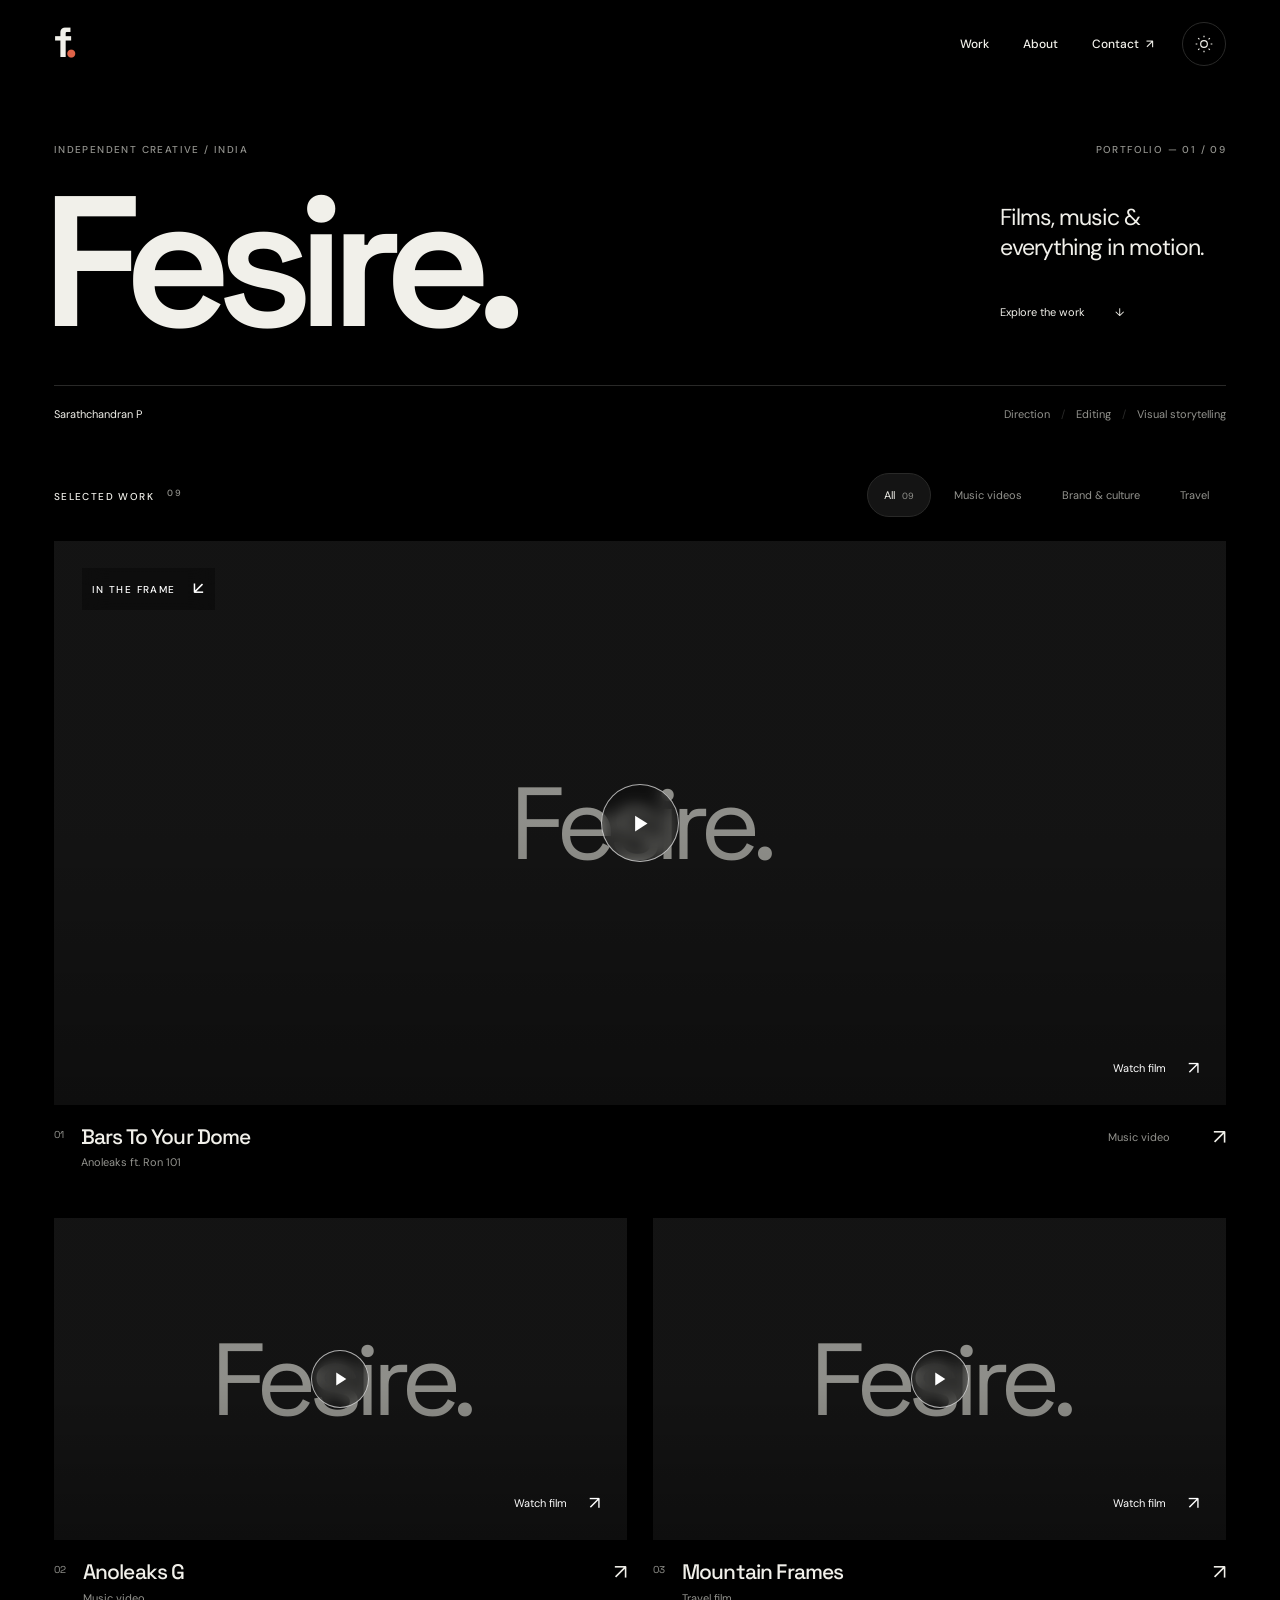
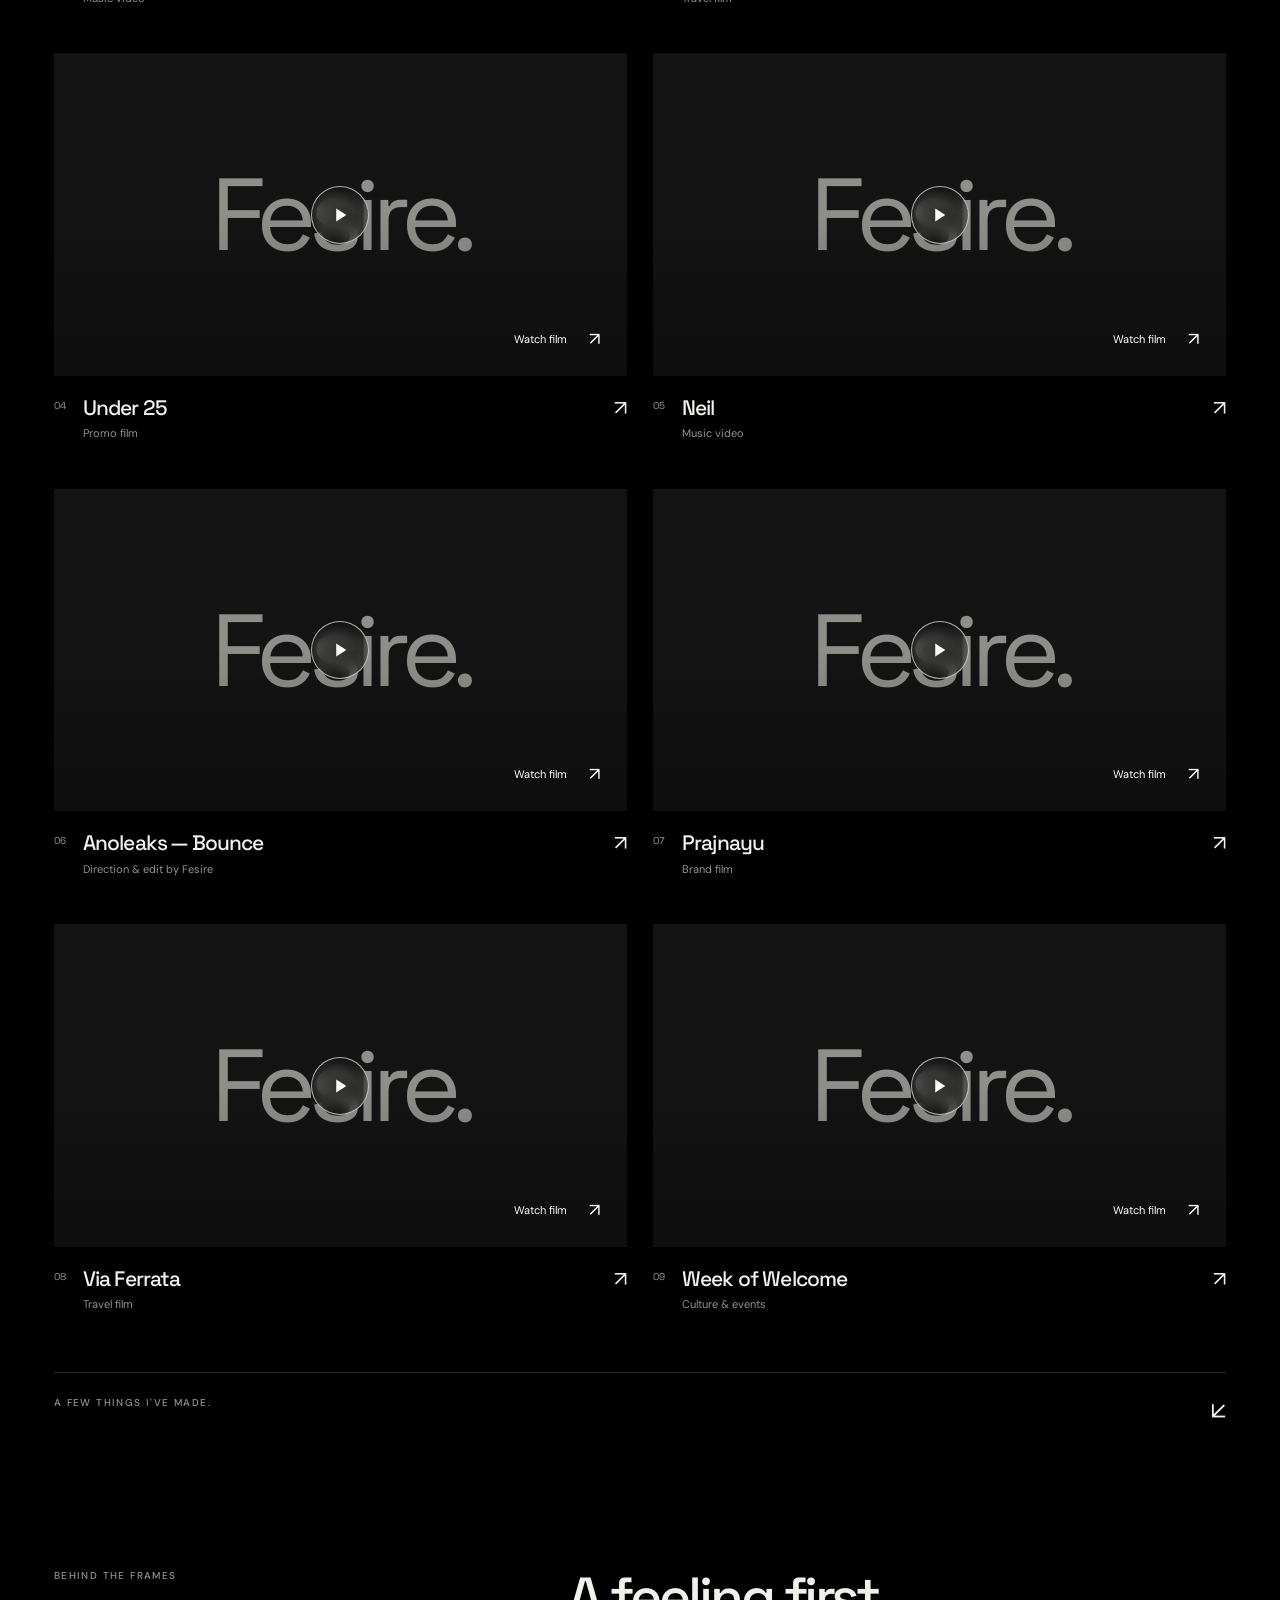
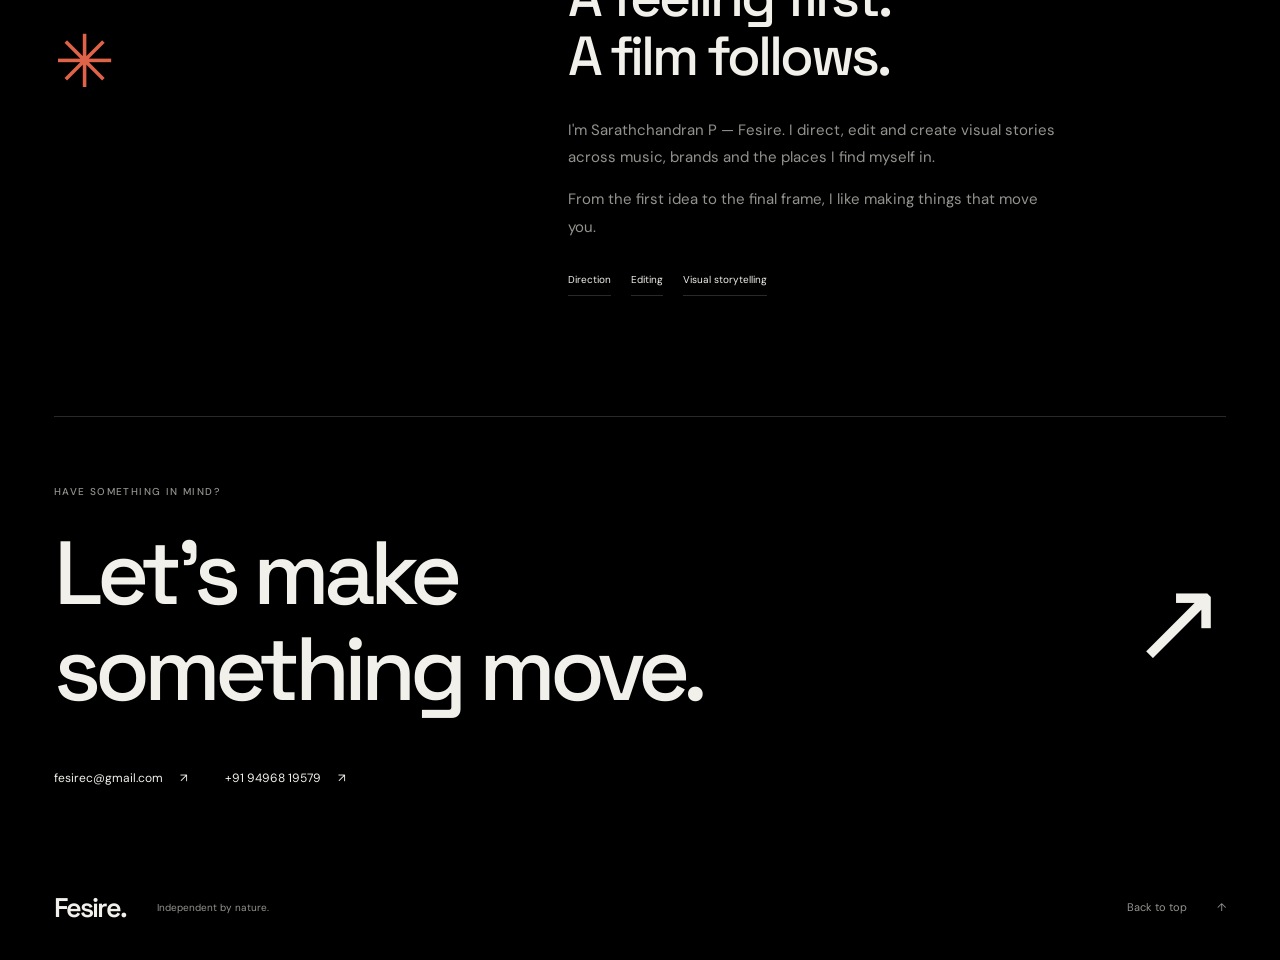
==== commit daa9f59b: "Add Anoleaks Bounce as sixth portfolio project with Fesire credits" ====
--- a/index.html
+++ b/index.html
@@ -10,7 +10,7 @@
 <link rel="preconnect" href="https://fonts.googleapis.com"><link rel="preconnect" href="https://fonts.gstatic.com" crossorigin>
 <link href="https://fonts.googleapis.com/css2?family=DM+Sans:wght@400;500;600;700&family=Space+Grotesk:wght@400;500;600;700&display=swap" rel="stylesheet">
 <script>try{if(localStorage.getItem('fesire-theme')==='light')document.documentElement.dataset.theme='light'}catch(e){}</script>
-<link rel="stylesheet" href="styles.css?v=20260925"><script src="script.js?v=20260925" defer></script>
+<link rel="stylesheet" href="styles.css?v=20261007"><script src="script.js?v=20260925" defer></script>
 </head>
 <body>
 <a class="skip-link" href="#work">Skip to work</a>
@@ -21,12 +21,12 @@
 </header>
 <main id="top">
 <section class="intro shell" aria-labelledby="intro-title">
-<div class="intro-top"><p class="eyebrow">Independent creative / India</p><p class="eyebrow intro-index">Portfolio — 01 / 08</p></div>
+<div class="intro-top"><p class="eyebrow">Independent creative / India</p><p class="eyebrow intro-index">Portfolio — 01 / 09</p></div>
 <div class="intro-main"><h1 id="intro-title">Fesire<span class="title-dot">.</span></h1><div class="intro-description"><p>Films, music &amp;<br>everything in motion.</p><a class="text-link" href="#work">Explore the work <span aria-hidden="true">↓</span></a></div></div>
 <div class="intro-bottom"><p>Sarathchandran P</p><p>Direction <span>/</span> Editing <span>/</span> Visual storytelling</p></div>
 </section>
 <section class="work shell" id="work" aria-labelledby="work-title">
-<div class="work-toolbar"><h2 class="eyebrow" id="work-title">Selected work <span class="work-count">08</span></h2><div class="filters" role="group" aria-label="Filter projects" hidden><button type="button" data-filter="all" aria-pressed="true">All <span>08</span></button><button type="button" data-filter="music" aria-pressed="false">Music videos</button><button type="button" data-filter="brand" aria-pressed="false">Brand &amp; culture</button><button type="button" data-filter="travel" aria-pressed="false">Travel</button></div></div>
+<div class="work-toolbar"><h2 class="eyebrow" id="work-title">Selected work <span class="work-count">09</span></h2><div class="filters" role="group" aria-label="Filter projects" hidden><button type="button" data-filter="all" aria-pressed="true">All <span>09</span></button><button type="button" data-filter="music" aria-pressed="false">Music videos</button><button type="button" data-filter="brand" aria-pressed="false">Brand &amp; culture</button><button type="button" data-filter="travel" aria-pressed="false">Travel</button></div></div>
 <p id="filter-status" class="sr-only" aria-live="polite" aria-atomic="true"></p><div class="project-grid"><article class="project project-featured" data-category="music">
 <a class="project-link" href="https://www.youtube.com/watch?v=xXQob8BFkR0" data-video="xXQob8BFkR0" data-title="Anoleaks - Bars To Your Dome ft. Ron 101" data-kind="Music video" aria-label="Watch Anoleaks - Bars To Your Dome ft. Ron 101">
 <div class="project-image"><img src="https://img.youtube.com/vi/xXQob8BFkR0/maxresdefault.jpg" data-fallback="https://img.youtube.com/vi/xXQob8BFkR0/hqdefault.jpg" fetchpriority="high" width="1280" height="720" alt=""><span class="feature-label eyebrow">In the frame <span aria-hidden="true">↙</span></span><span class="play-icon" aria-hidden="true"><svg viewBox="0 0 24 24" fill="currentColor"><path d="m9 5 11 7-11 7Z"/></svg></span><span class="watch-label">Watch film <span aria-hidden="true">↗</span></span></div>
@@ -47,18 +47,22 @@
 <a class="project-link" href="https://www.youtube.com/watch?v=elkZaatn_ys" data-video="elkZaatn_ys" data-title="Neil MV" data-kind="Music video" aria-label="Watch Neil MV">
 <div class="project-image"><img src="https://img.youtube.com/vi/elkZaatn_ys/maxresdefault.jpg" data-fallback="https://img.youtube.com/vi/elkZaatn_ys/hqdefault.jpg" loading="lazy" width="480" height="360" alt=""><span class="play-icon" aria-hidden="true"><svg viewBox="0 0 24 24" fill="currentColor"><path d="m9 5 11 7-11 7Z"/></svg></span><span class="watch-label">Watch film <span aria-hidden="true">↗</span></span></div>
 <div class="project-caption"><span class="project-number">05</span><div><h3>Neil</h3><p>Music video</p></div><span class="project-arrow" aria-hidden="true">↗</span></div></a></article>
+<article class="project" data-category="music">
+<a class="project-link" href="https://www.youtube.com/watch?v=O_ypEafVc0g" data-video="O_ypEafVc0g" data-title="Anoleaks — Bounce" data-kind="Music video · Direction &amp; edit by Fesire" aria-label="Watch Anoleaks — Bounce">
+<div class="project-image"><img src="https://img.youtube.com/vi/O_ypEafVc0g/maxresdefault.jpg" data-fallback="https://img.youtube.com/vi/O_ypEafVc0g/hqdefault.jpg" loading="lazy" width="1280" height="720" alt=""><span class="play-icon" aria-hidden="true"><svg viewBox="0 0 24 24" fill="currentColor"><path d="m9 5 11 7-11 7Z"/></svg></span><span class="watch-label">Watch film <span aria-hidden="true">↗</span></span></div>
+<div class="project-caption"><span class="project-number">06</span><div><h3>Anoleaks — Bounce</h3><p>Direction &amp; edit by Fesire</p></div><span class="project-arrow" aria-hidden="true">↗</span></div></a></article>
 <article class="project " data-category="brand">
 <a class="project-link" href="https://www.youtube.com/watch?v=Aw4zJsUem2Y" data-video="Aw4zJsUem2Y" data-title="Prajnayu Ad" data-kind="Brand &amp; culture" aria-label="Watch Prajnayu Ad">
 <div class="project-image"><img src="https://img.youtube.com/vi/Aw4zJsUem2Y/maxresdefault.jpg" data-fallback="https://img.youtube.com/vi/Aw4zJsUem2Y/hqdefault.jpg" loading="lazy" width="480" height="360" alt=""><span class="play-icon" aria-hidden="true"><svg viewBox="0 0 24 24" fill="currentColor"><path d="m9 5 11 7-11 7Z"/></svg></span><span class="watch-label">Watch film <span aria-hidden="true">↗</span></span></div>
-<div class="project-caption"><span class="project-number">06</span><div><h3>Prajnayu</h3><p>Brand film</p></div><span class="project-arrow" aria-hidden="true">↗</span></div></a></article>
+<div class="project-caption"><span class="project-number">07</span><div><h3>Prajnayu</h3><p>Brand film</p></div><span class="project-arrow" aria-hidden="true">↗</span></div></a></article>
 <article class="project " data-category="travel">
 <a class="project-link" href="https://www.youtube.com/watch?v=p7Hm20_0NmI" data-video="p7Hm20_0NmI" data-title="Via Ferrata" data-kind="Travel film" aria-label="Watch Via Ferrata">
 <div class="project-image"><img src="https://img.youtube.com/vi/p7Hm20_0NmI/maxresdefault.jpg" data-fallback="https://img.youtube.com/vi/p7Hm20_0NmI/hqdefault.jpg" loading="lazy" width="480" height="360" alt=""><span class="play-icon" aria-hidden="true"><svg viewBox="0 0 24 24" fill="currentColor"><path d="m9 5 11 7-11 7Z"/></svg></span><span class="watch-label">Watch film <span aria-hidden="true">↗</span></span></div>
-<div class="project-caption"><span class="project-number">07</span><div><h3>Via Ferrata</h3><p>Travel film</p></div><span class="project-arrow" aria-hidden="true">↗</span></div></a></article>
+<div class="project-caption"><span class="project-number">08</span><div><h3>Via Ferrata</h3><p>Travel film</p></div><span class="project-arrow" aria-hidden="true">↗</span></div></a></article>
 <article class="project " data-category="brand">
 <a class="project-link" href="https://www.youtube.com/watch?v=fhl__eMfsJs" data-video="fhl__eMfsJs" data-title="Week of Welcome" data-kind="Brand &amp; culture" aria-label="Watch Week of Welcome">
 <div class="project-image"><img src="https://img.youtube.com/vi/fhl__eMfsJs/maxresdefault.jpg" data-fallback="https://img.youtube.com/vi/fhl__eMfsJs/hqdefault.jpg" loading="lazy" width="480" height="360" alt=""><span class="play-icon" aria-hidden="true"><svg viewBox="0 0 24 24" fill="currentColor"><path d="m9 5 11 7-11 7Z"/></svg></span><span class="watch-label">Watch film <span aria-hidden="true">↗</span></span></div>
-<div class="project-caption"><span class="project-number">08</span><div><h3>Week of Welcome</h3><p>Culture &amp; events</p></div><span class="project-arrow" aria-hidden="true">↗</span></div></a></article></div>
+<div class="project-caption"><span class="project-number">09</span><div><h3>Week of Welcome</h3><p>Culture &amp; events</p></div><span class="project-arrow" aria-hidden="true">↗</span></div></a></article></div>
 <div class="work-end"><span class="eyebrow">A few things I've made.</span><span aria-hidden="true">↙</span></div>
 </section>
 <section class="about shell" id="about" aria-labelledby="about-title"><div class="section-label"><span class="eyebrow">Behind the frames</span><span class="small-star" aria-hidden="true">✳</span></div><div class="about-content"><h2 id="about-title">A feeling first.<br>A film follows.</h2><p>I'm Sarathchandran P — Fesire. I direct, edit and create visual stories across music, brands and the places I find myself in.</p><p>From the first idea to the final frame, I like making things that move you.</p><div class="disciplines"><span>Direction</span><span>Editing</span><span>Visual storytelling</span></div></div></section>
--- a/styles.css
+++ b/styles.css
@@ -716,16 +716,16 @@
   }
 }
 @media(min-width:1000px) {
-  .project-grid:not(.is-filtered) .project:last-child {
+  .project-grid:not(.is-filtered) .project:last-child:nth-child(even) {
     grid-column:1/-1;
     display:grid;
     grid-template-columns:1fr 1fr;
     column-gap:26px;
   }
-  .project-grid:not(.is-filtered) .project:last-child .project-link {
+  .project-grid:not(.is-filtered) .project:last-child:nth-child(even) .project-link {
     grid-column:1;
   }
-  .project-grid:not(.is-filtered) .project:last-child:after {
+  .project-grid:not(.is-filtered) .project:last-child:nth-child(even):after {
     content:'Always in motion.';
     font-family:var(--display);
     font-size:clamp(42px,5.4vw,84px);
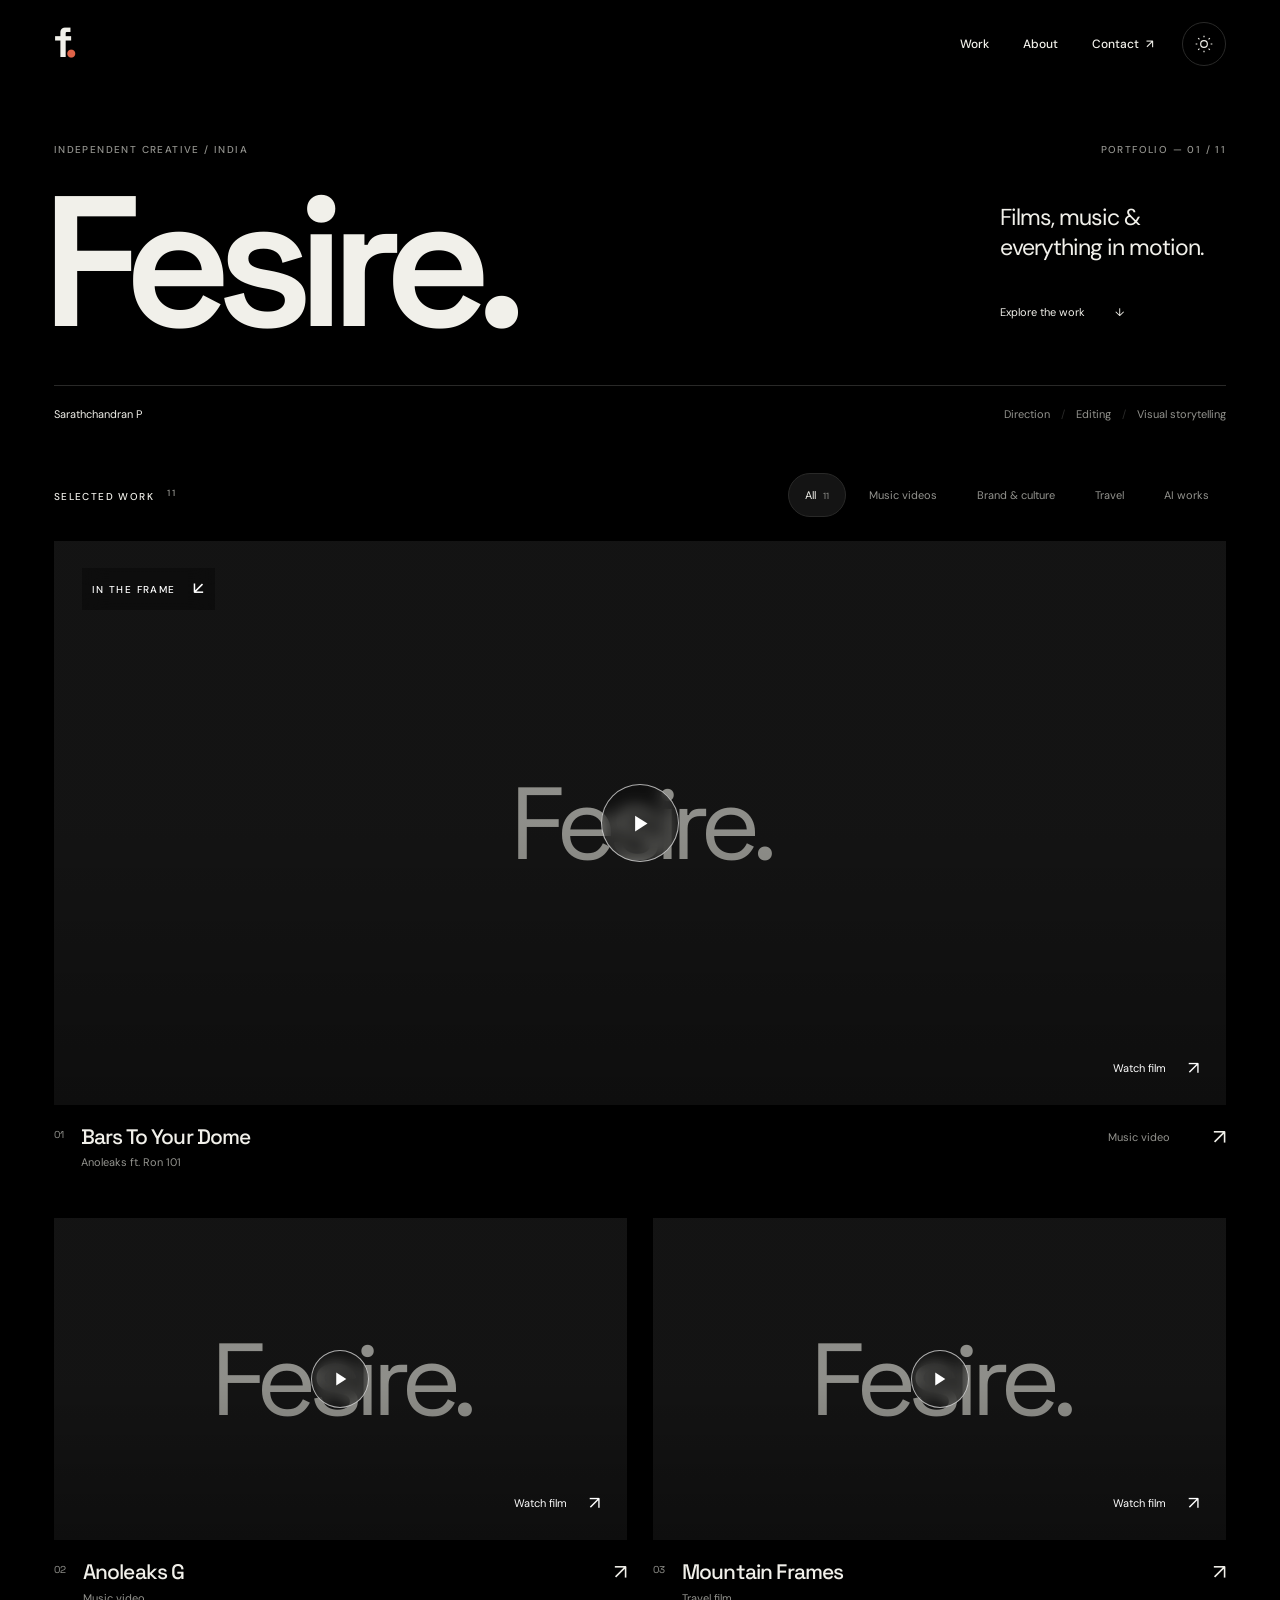
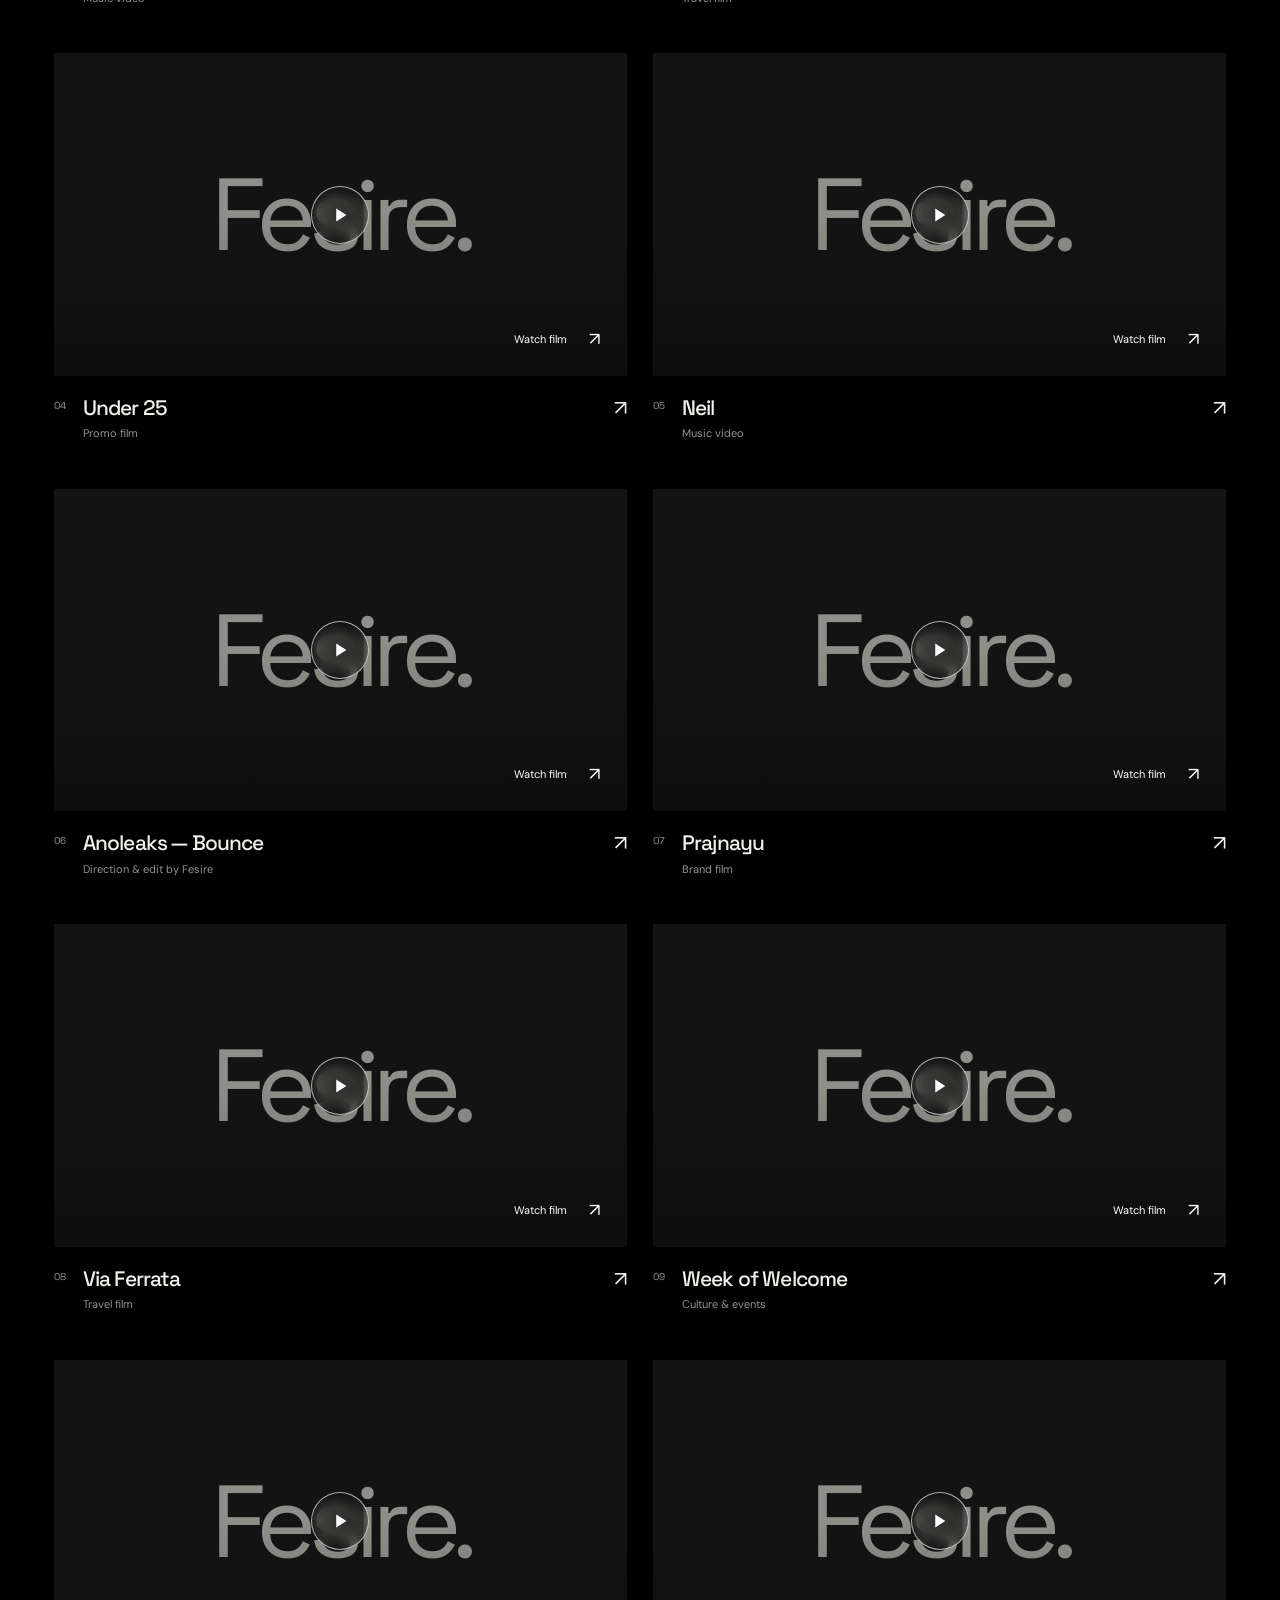
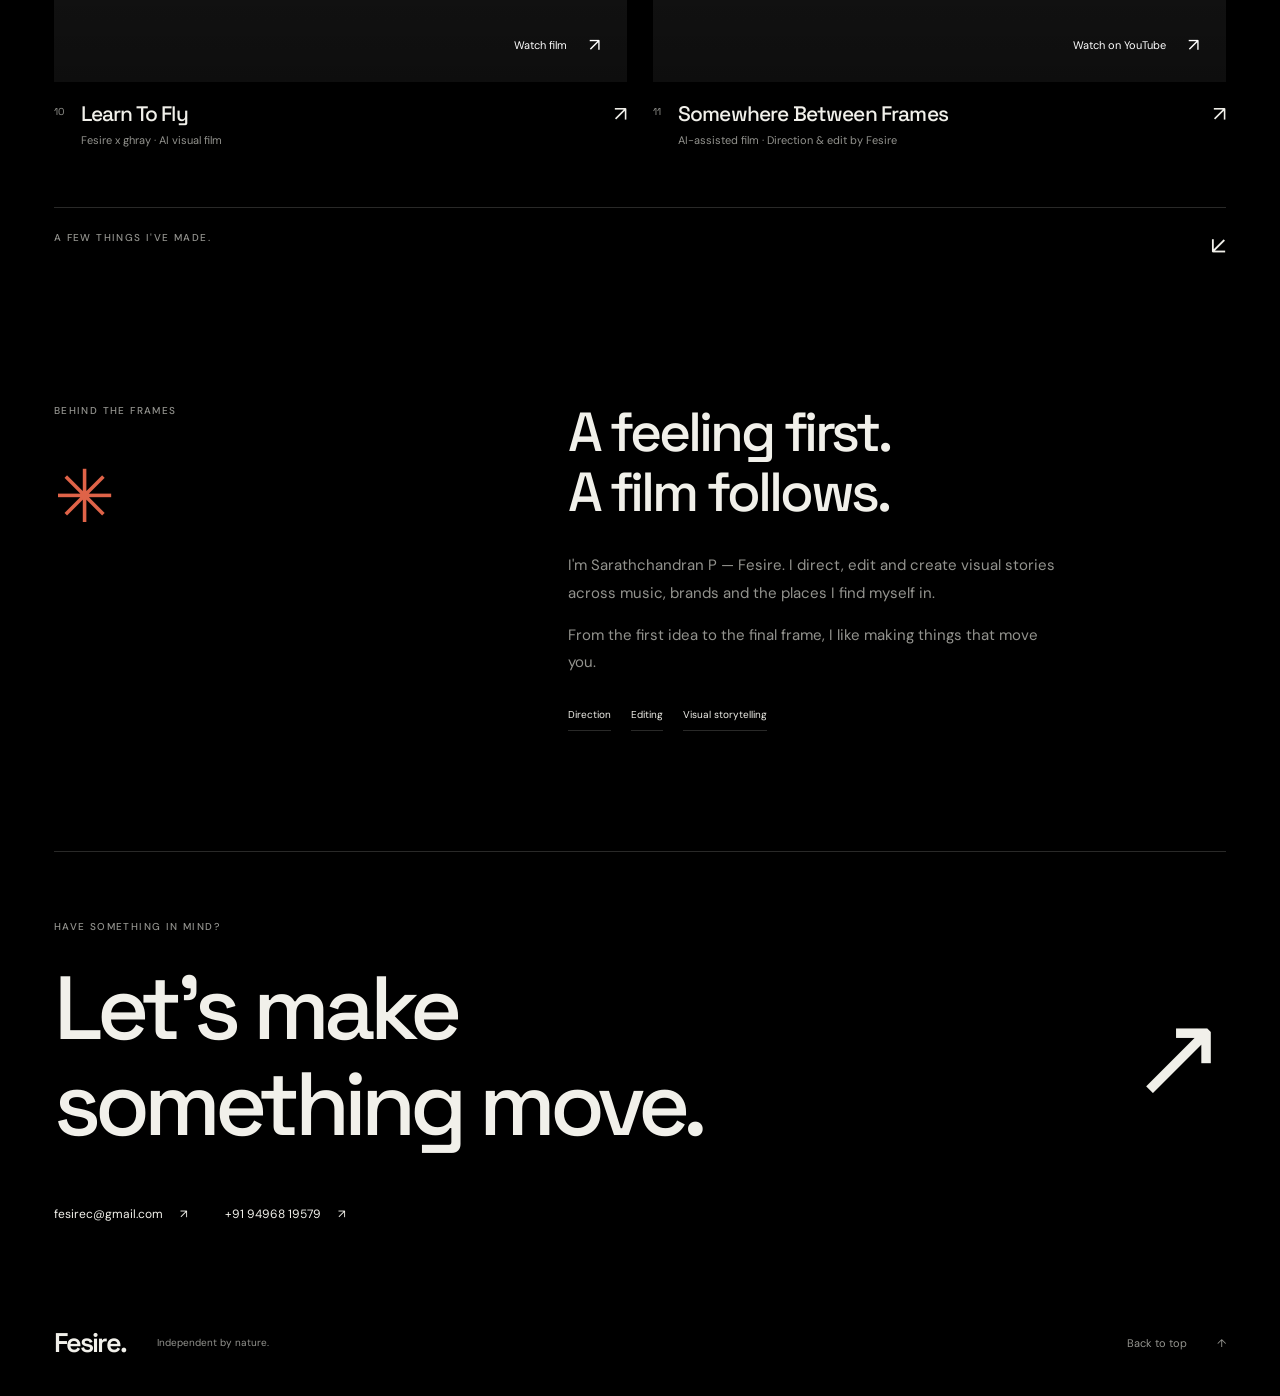
==== commit 3fe77f1c: "Add AI works category with Learn To Fly and Somewhere Between Frames" ====
--- a/index.html
+++ b/index.html
@@ -21,12 +21,12 @@
 </header>
 <main id="top">
 <section class="intro shell" aria-labelledby="intro-title">
-<div class="intro-top"><p class="eyebrow">Independent creative / India</p><p class="eyebrow intro-index">Portfolio — 01 / 09</p></div>
+<div class="intro-top"><p class="eyebrow">Independent creative / India</p><p class="eyebrow intro-index">Portfolio — 01 / 11</p></div>
 <div class="intro-main"><h1 id="intro-title">Fesire<span class="title-dot">.</span></h1><div class="intro-description"><p>Films, music &amp;<br>everything in motion.</p><a class="text-link" href="#work">Explore the work <span aria-hidden="true">↓</span></a></div></div>
 <div class="intro-bottom"><p>Sarathchandran P</p><p>Direction <span>/</span> Editing <span>/</span> Visual storytelling</p></div>
 </section>
 <section class="work shell" id="work" aria-labelledby="work-title">
-<div class="work-toolbar"><h2 class="eyebrow" id="work-title">Selected work <span class="work-count">09</span></h2><div class="filters" role="group" aria-label="Filter projects" hidden><button type="button" data-filter="all" aria-pressed="true">All <span>09</span></button><button type="button" data-filter="music" aria-pressed="false">Music videos</button><button type="button" data-filter="brand" aria-pressed="false">Brand &amp; culture</button><button type="button" data-filter="travel" aria-pressed="false">Travel</button></div></div>
+<div class="work-toolbar"><h2 class="eyebrow" id="work-title">Selected work <span class="work-count">11</span></h2><div class="filters" role="group" aria-label="Filter projects" hidden><button type="button" data-filter="all" aria-pressed="true">All <span>11</span></button><button type="button" data-filter="music" aria-pressed="false">Music videos</button><button type="button" data-filter="brand" aria-pressed="false">Brand &amp; culture</button><button type="button" data-filter="travel" aria-pressed="false">Travel</button><button type="button" data-filter="ai" aria-pressed="false">AI works</button></div></div>
 <p id="filter-status" class="sr-only" aria-live="polite" aria-atomic="true"></p><div class="project-grid"><article class="project project-featured" data-category="music">
 <a class="project-link" href="https://www.youtube.com/watch?v=xXQob8BFkR0" data-video="xXQob8BFkR0" data-title="Anoleaks - Bars To Your Dome ft. Ron 101" data-kind="Music video" aria-label="Watch Anoleaks - Bars To Your Dome ft. Ron 101">
 <div class="project-image"><img src="https://img.youtube.com/vi/xXQob8BFkR0/maxresdefault.jpg" data-fallback="https://img.youtube.com/vi/xXQob8BFkR0/hqdefault.jpg" fetchpriority="high" width="1280" height="720" alt=""><span class="feature-label eyebrow">In the frame <span aria-hidden="true">↙</span></span><span class="play-icon" aria-hidden="true"><svg viewBox="0 0 24 24" fill="currentColor"><path d="m9 5 11 7-11 7Z"/></svg></span><span class="watch-label">Watch film <span aria-hidden="true">↗</span></span></div>
@@ -62,7 +62,15 @@
 <article class="project " data-category="brand">
 <a class="project-link" href="https://www.youtube.com/watch?v=fhl__eMfsJs" data-video="fhl__eMfsJs" data-title="Week of Welcome" data-kind="Brand &amp; culture" aria-label="Watch Week of Welcome">
 <div class="project-image"><img src="https://img.youtube.com/vi/fhl__eMfsJs/maxresdefault.jpg" data-fallback="https://img.youtube.com/vi/fhl__eMfsJs/hqdefault.jpg" loading="lazy" width="480" height="360" alt=""><span class="play-icon" aria-hidden="true"><svg viewBox="0 0 24 24" fill="currentColor"><path d="m9 5 11 7-11 7Z"/></svg></span><span class="watch-label">Watch film <span aria-hidden="true">↗</span></span></div>
-<div class="project-caption"><span class="project-number">09</span><div><h3>Week of Welcome</h3><p>Culture &amp; events</p></div><span class="project-arrow" aria-hidden="true">↗</span></div></a></article></div>
+<div class="project-caption"><span class="project-number">09</span><div><h3>Week of Welcome</h3><p>Culture &amp; events</p></div><span class="project-arrow" aria-hidden="true">↗</span></div></a></article>
+<article class="project" data-category="ai">
+<a class="project-link" href="https://www.youtube.com/watch?v=EU51froEFgY" data-video="EU51froEFgY" data-title="Learn To Fly" data-kind="AI works · Official visual film · Fesire x ghray" aria-label="Watch Learn To Fly">
+<div class="project-image"><img src="https://img.youtube.com/vi/EU51froEFgY/maxresdefault.jpg" data-fallback="https://img.youtube.com/vi/EU51froEFgY/hqdefault.jpg" loading="lazy" width="1280" height="720" alt=""><span class="play-icon" aria-hidden="true"><svg viewBox="0 0 24 24" fill="currentColor"><path d="m9 5 11 7-11 7Z"/></svg></span><span class="watch-label">Watch film <span aria-hidden="true">↗</span></span></div>
+<div class="project-caption"><span class="project-number">10</span><div><h3>Learn To Fly</h3><p>Fesire x ghray · AI visual film</p></div><span class="project-arrow" aria-hidden="true">↗</span></div></a></article>
+<article class="project" data-category="ai">
+<a class="project-link" href="https://www.youtube.com/watch?v=pDwo7-u6ZP0" target="_blank" rel="noopener noreferrer" data-title="Somewhere Between Frames" data-kind="AI-assisted film · Concept by mikcharr · Direction &amp; edit by Fesire" aria-label="Watch Somewhere Between Frames on YouTube">
+<div class="project-image"><img src="https://img.youtube.com/vi/pDwo7-u6ZP0/maxresdefault.jpg" data-fallback="https://img.youtube.com/vi/pDwo7-u6ZP0/hqdefault.jpg" loading="lazy" width="1280" height="720" alt=""><span class="play-icon" aria-hidden="true"><svg viewBox="0 0 24 24" fill="currentColor"><path d="m9 5 11 7-11 7Z"/></svg></span><span class="watch-label">Watch on YouTube <span aria-hidden="true">↗</span></span></div>
+<div class="project-caption"><span class="project-number">11</span><div><h3>Somewhere Between Frames</h3><p>AI-assisted film · Direction &amp; edit by Fesire</p></div><span class="project-arrow" aria-hidden="true">↗</span></div></a></article></div>
 <div class="work-end"><span class="eyebrow">A few things I've made.</span><span aria-hidden="true">↙</span></div>
 </section>
 <section class="about shell" id="about" aria-labelledby="about-title"><div class="section-label"><span class="eyebrow">Behind the frames</span><span class="small-star" aria-hidden="true">✳</span></div><div class="about-content"><h2 id="about-title">A feeling first.<br>A film follows.</h2><p>I'm Sarathchandran P — Fesire. I direct, edit and create visual stories across music, brands and the places I find myself in.</p><p>From the first idea to the final frame, I like making things that move you.</p><div class="disciplines"><span>Direction</span><span>Editing</span><span>Visual storytelling</span></div></div></section>
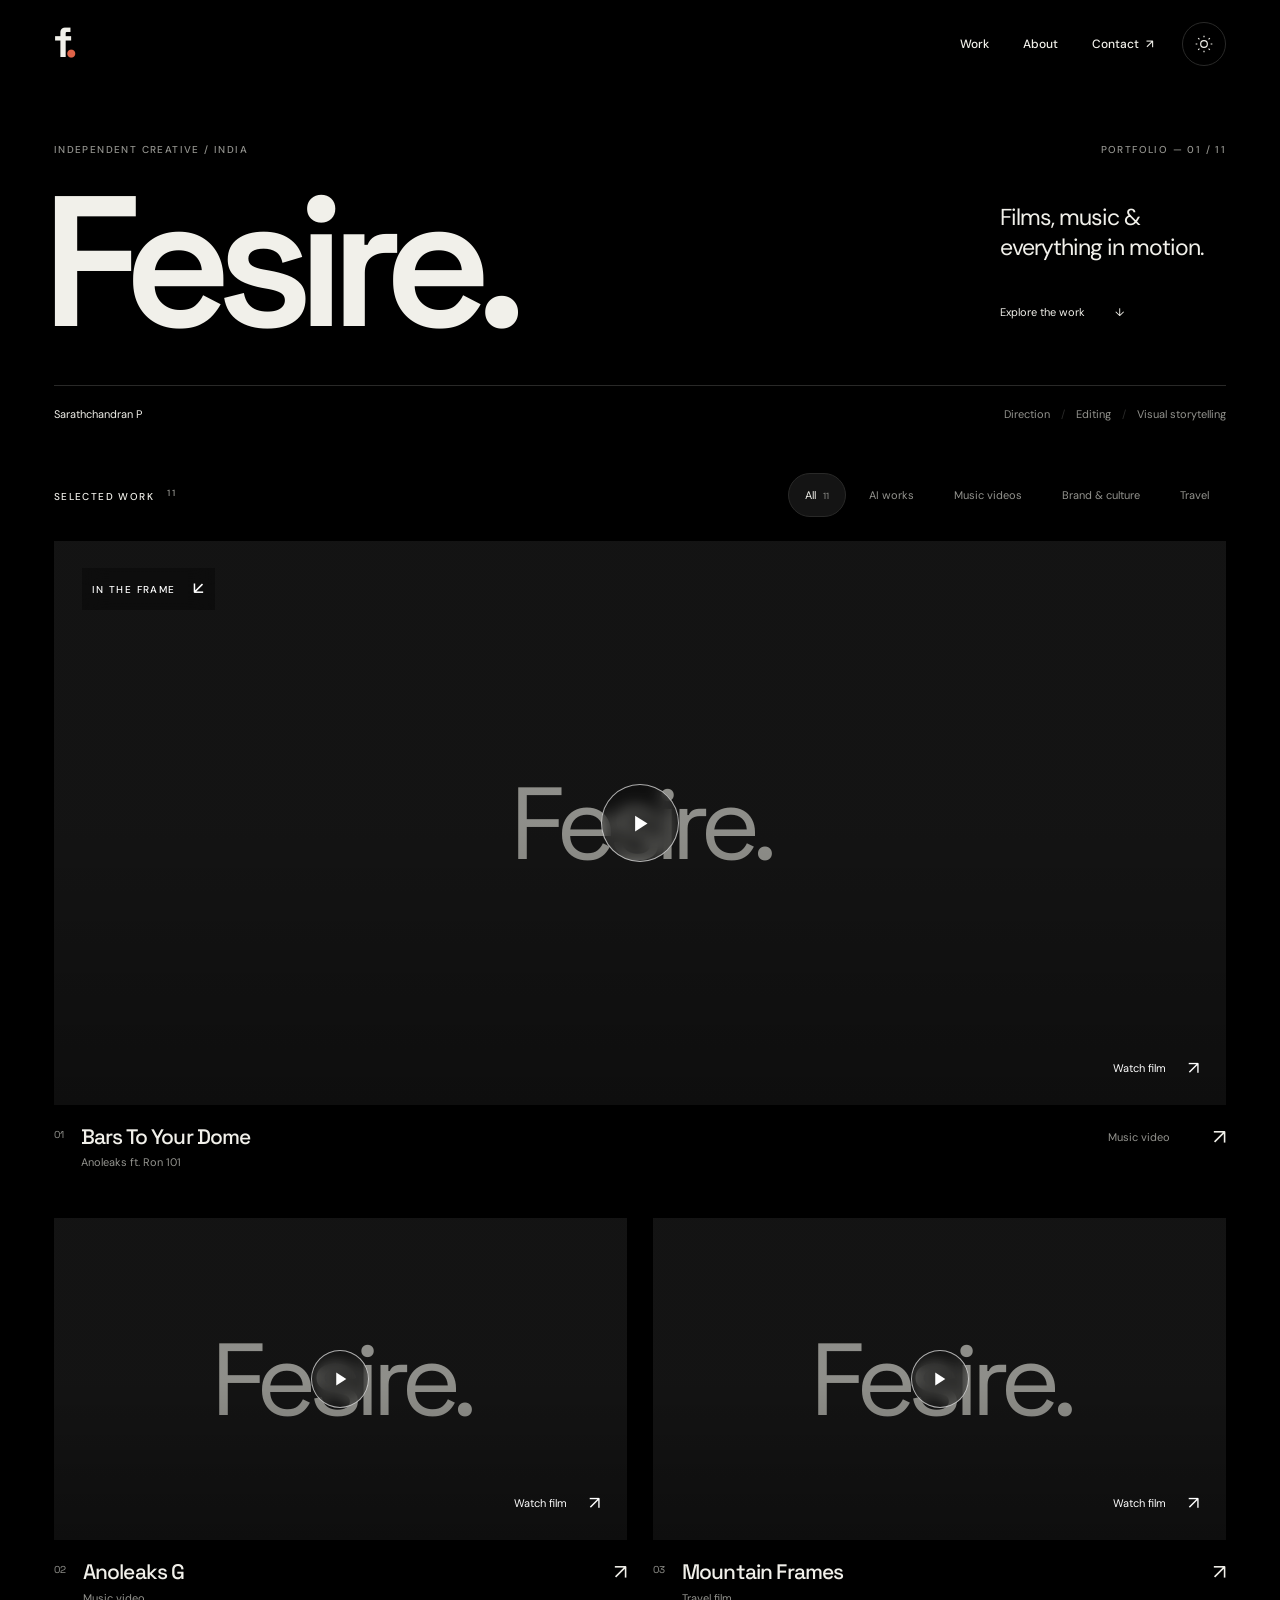
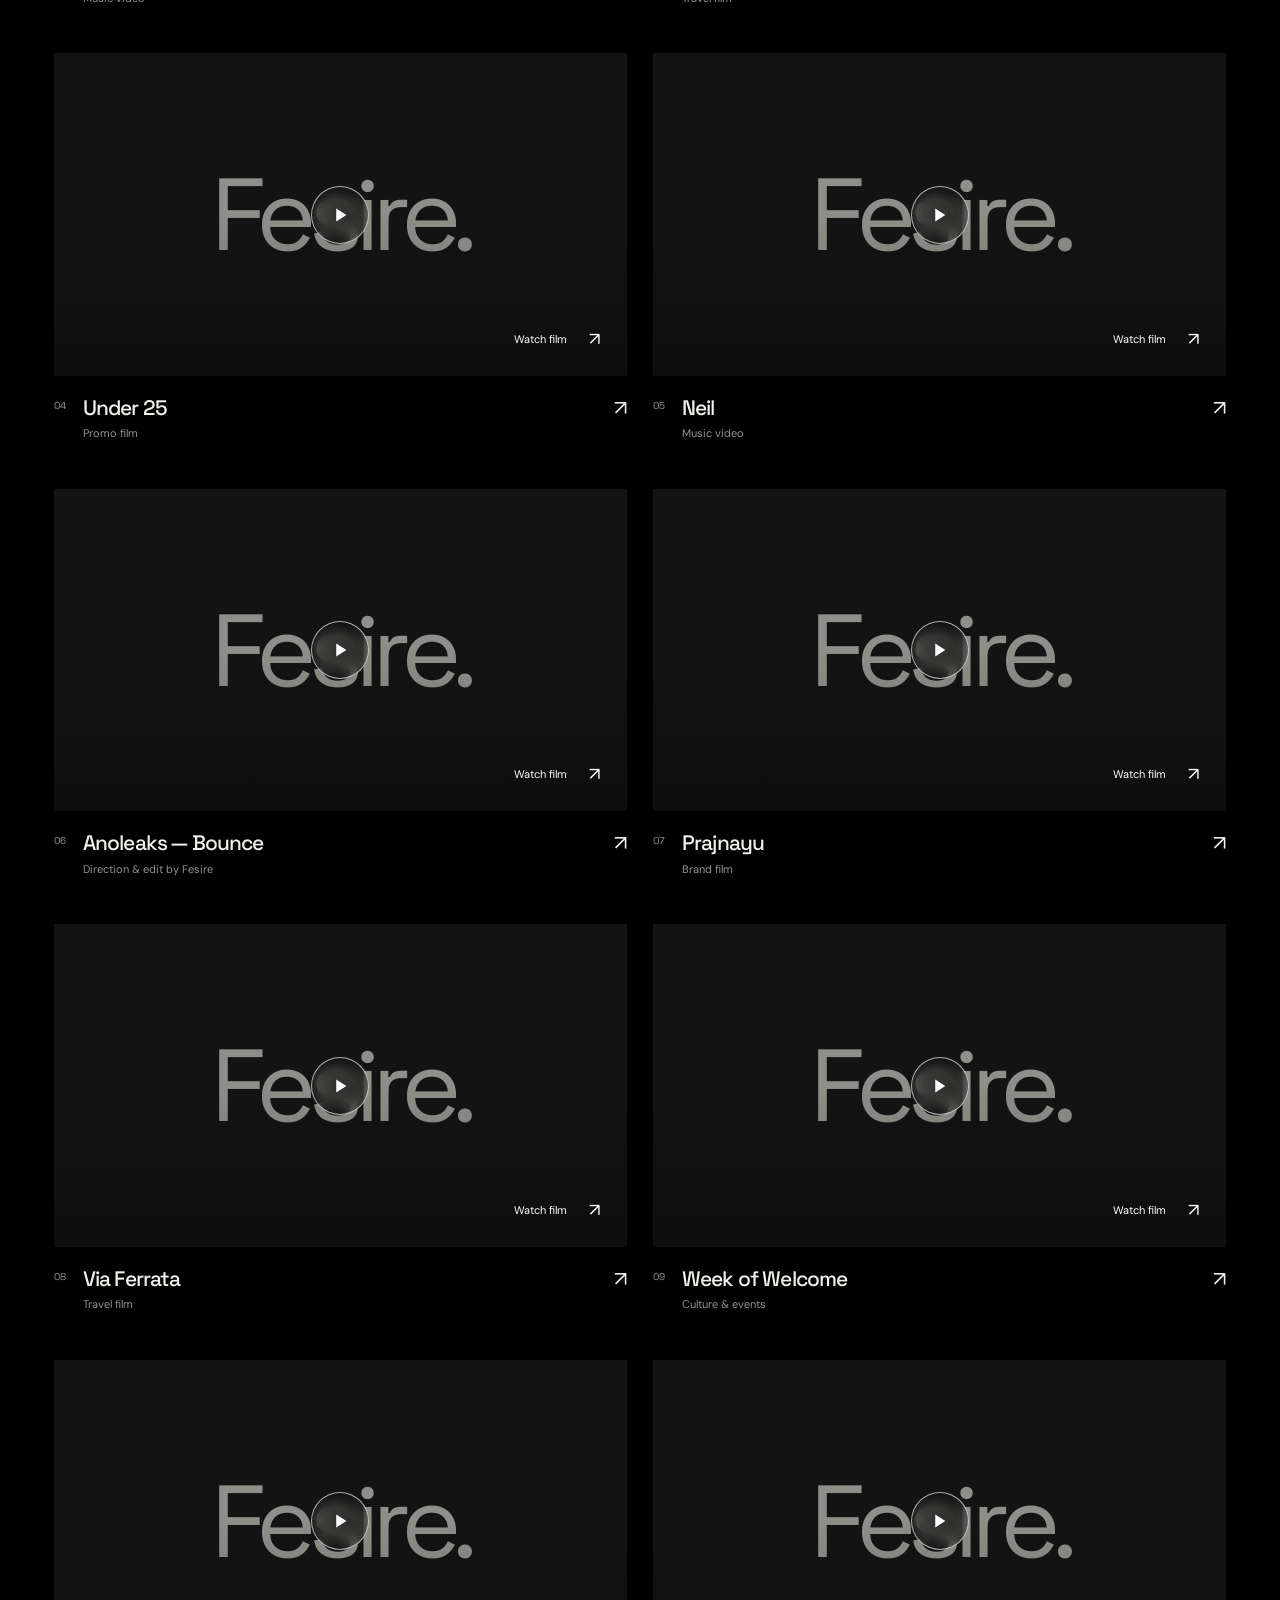
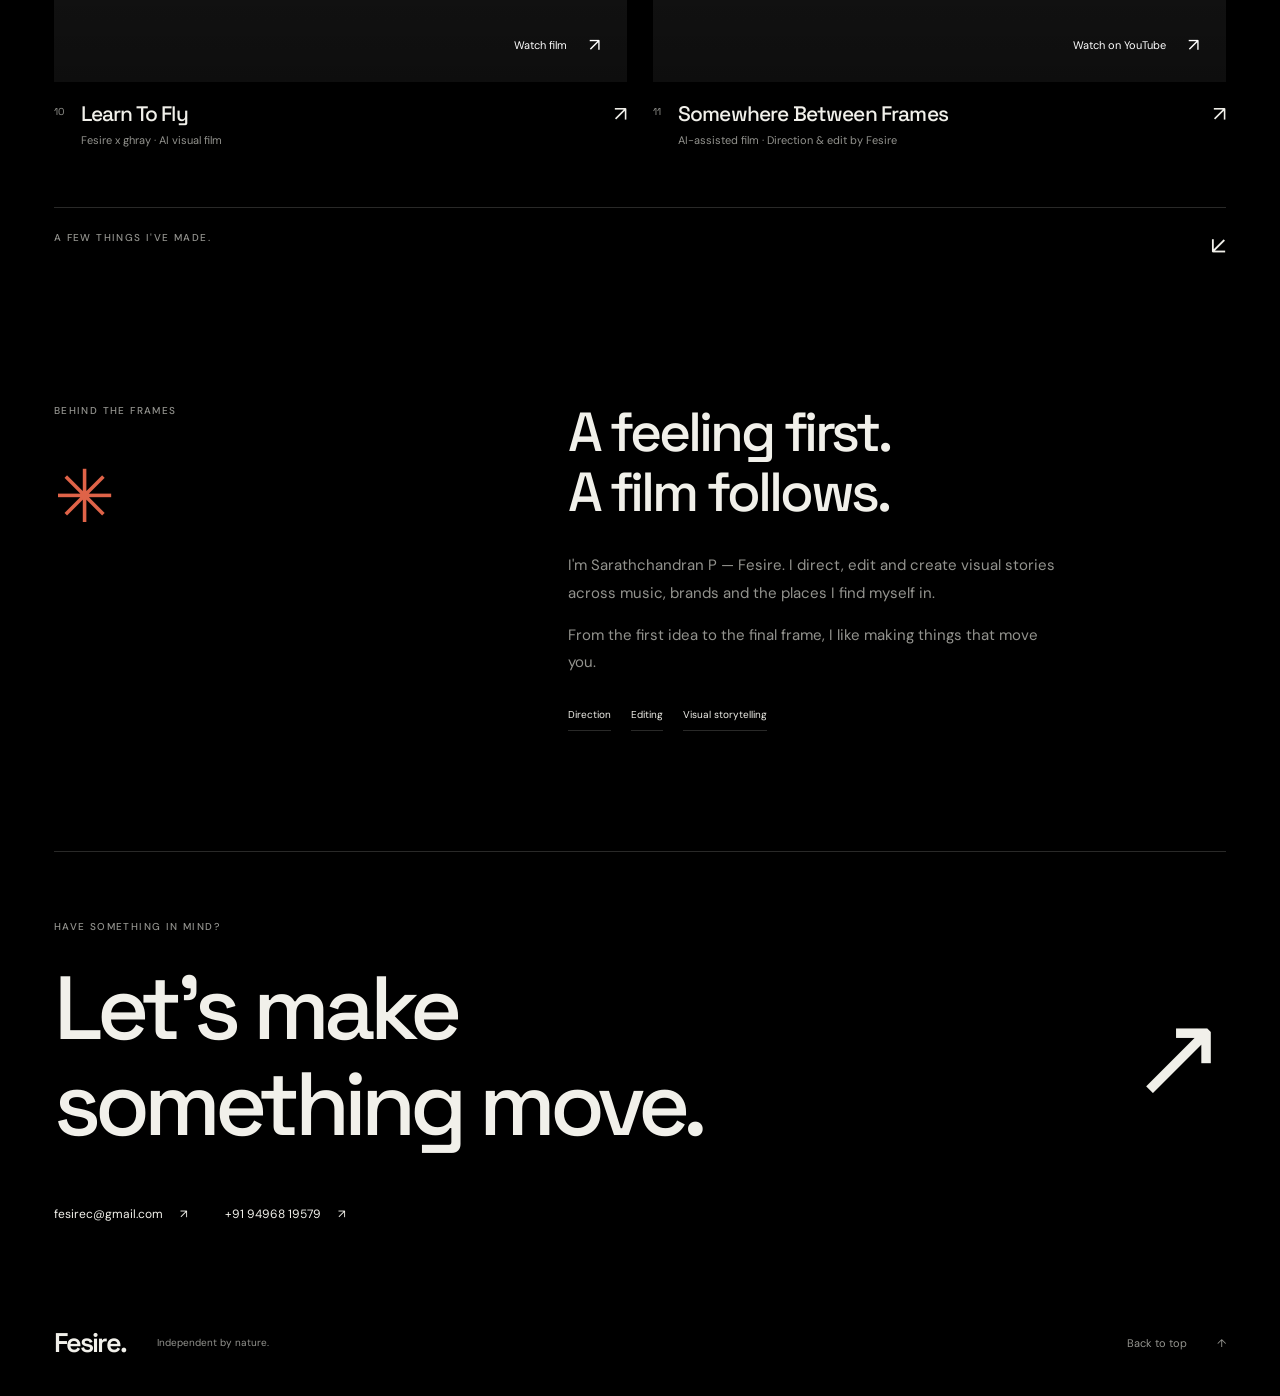
==== commit 060ca8f9: "Move AI works to the second portfolio filter" ====
--- a/index.html
+++ b/index.html
@@ -26,7 +26,7 @@
 <div class="intro-bottom"><p>Sarathchandran P</p><p>Direction <span>/</span> Editing <span>/</span> Visual storytelling</p></div>
 </section>
 <section class="work shell" id="work" aria-labelledby="work-title">
-<div class="work-toolbar"><h2 class="eyebrow" id="work-title">Selected work <span class="work-count">11</span></h2><div class="filters" role="group" aria-label="Filter projects" hidden><button type="button" data-filter="all" aria-pressed="true">All <span>11</span></button><button type="button" data-filter="music" aria-pressed="false">Music videos</button><button type="button" data-filter="brand" aria-pressed="false">Brand &amp; culture</button><button type="button" data-filter="travel" aria-pressed="false">Travel</button><button type="button" data-filter="ai" aria-pressed="false">AI works</button></div></div>
+<div class="work-toolbar"><h2 class="eyebrow" id="work-title">Selected work <span class="work-count">11</span></h2><div class="filters" role="group" aria-label="Filter projects" hidden><button type="button" data-filter="all" aria-pressed="true">All <span>11</span></button><button type="button" data-filter="ai" aria-pressed="false">AI works</button><button type="button" data-filter="music" aria-pressed="false">Music videos</button><button type="button" data-filter="brand" aria-pressed="false">Brand &amp; culture</button><button type="button" data-filter="travel" aria-pressed="false">Travel</button></div></div>
 <p id="filter-status" class="sr-only" aria-live="polite" aria-atomic="true"></p><div class="project-grid"><article class="project project-featured" data-category="music">
 <a class="project-link" href="https://www.youtube.com/watch?v=xXQob8BFkR0" data-video="xXQob8BFkR0" data-title="Anoleaks - Bars To Your Dome ft. Ron 101" data-kind="Music video" aria-label="Watch Anoleaks - Bars To Your Dome ft. Ron 101">
 <div class="project-image"><img src="https://img.youtube.com/vi/xXQob8BFkR0/maxresdefault.jpg" data-fallback="https://img.youtube.com/vi/xXQob8BFkR0/hqdefault.jpg" fetchpriority="high" width="1280" height="720" alt=""><span class="feature-label eyebrow">In the frame <span aria-hidden="true">↙</span></span><span class="play-icon" aria-hidden="true"><svg viewBox="0 0 24 24" fill="currentColor"><path d="m9 5 11 7-11 7Z"/></svg></span><span class="watch-label">Watch film <span aria-hidden="true">↗</span></span></div>
